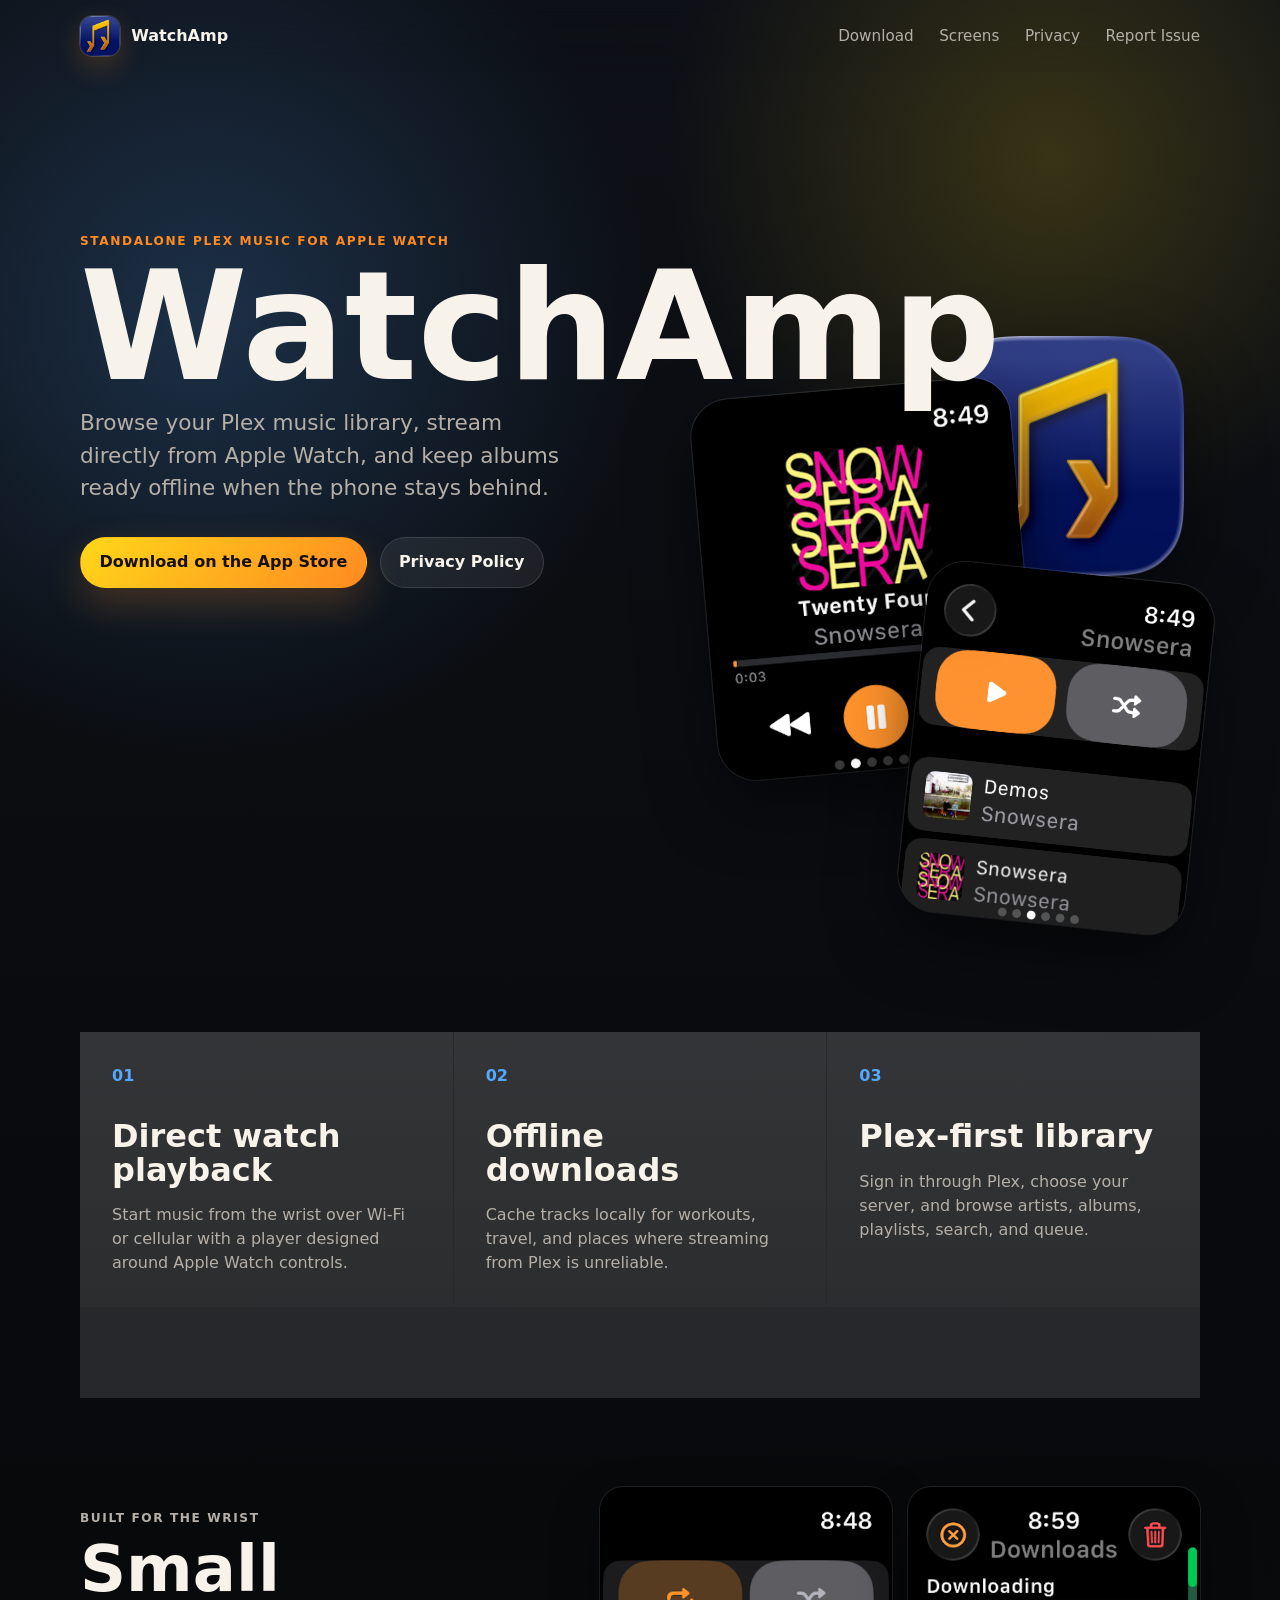
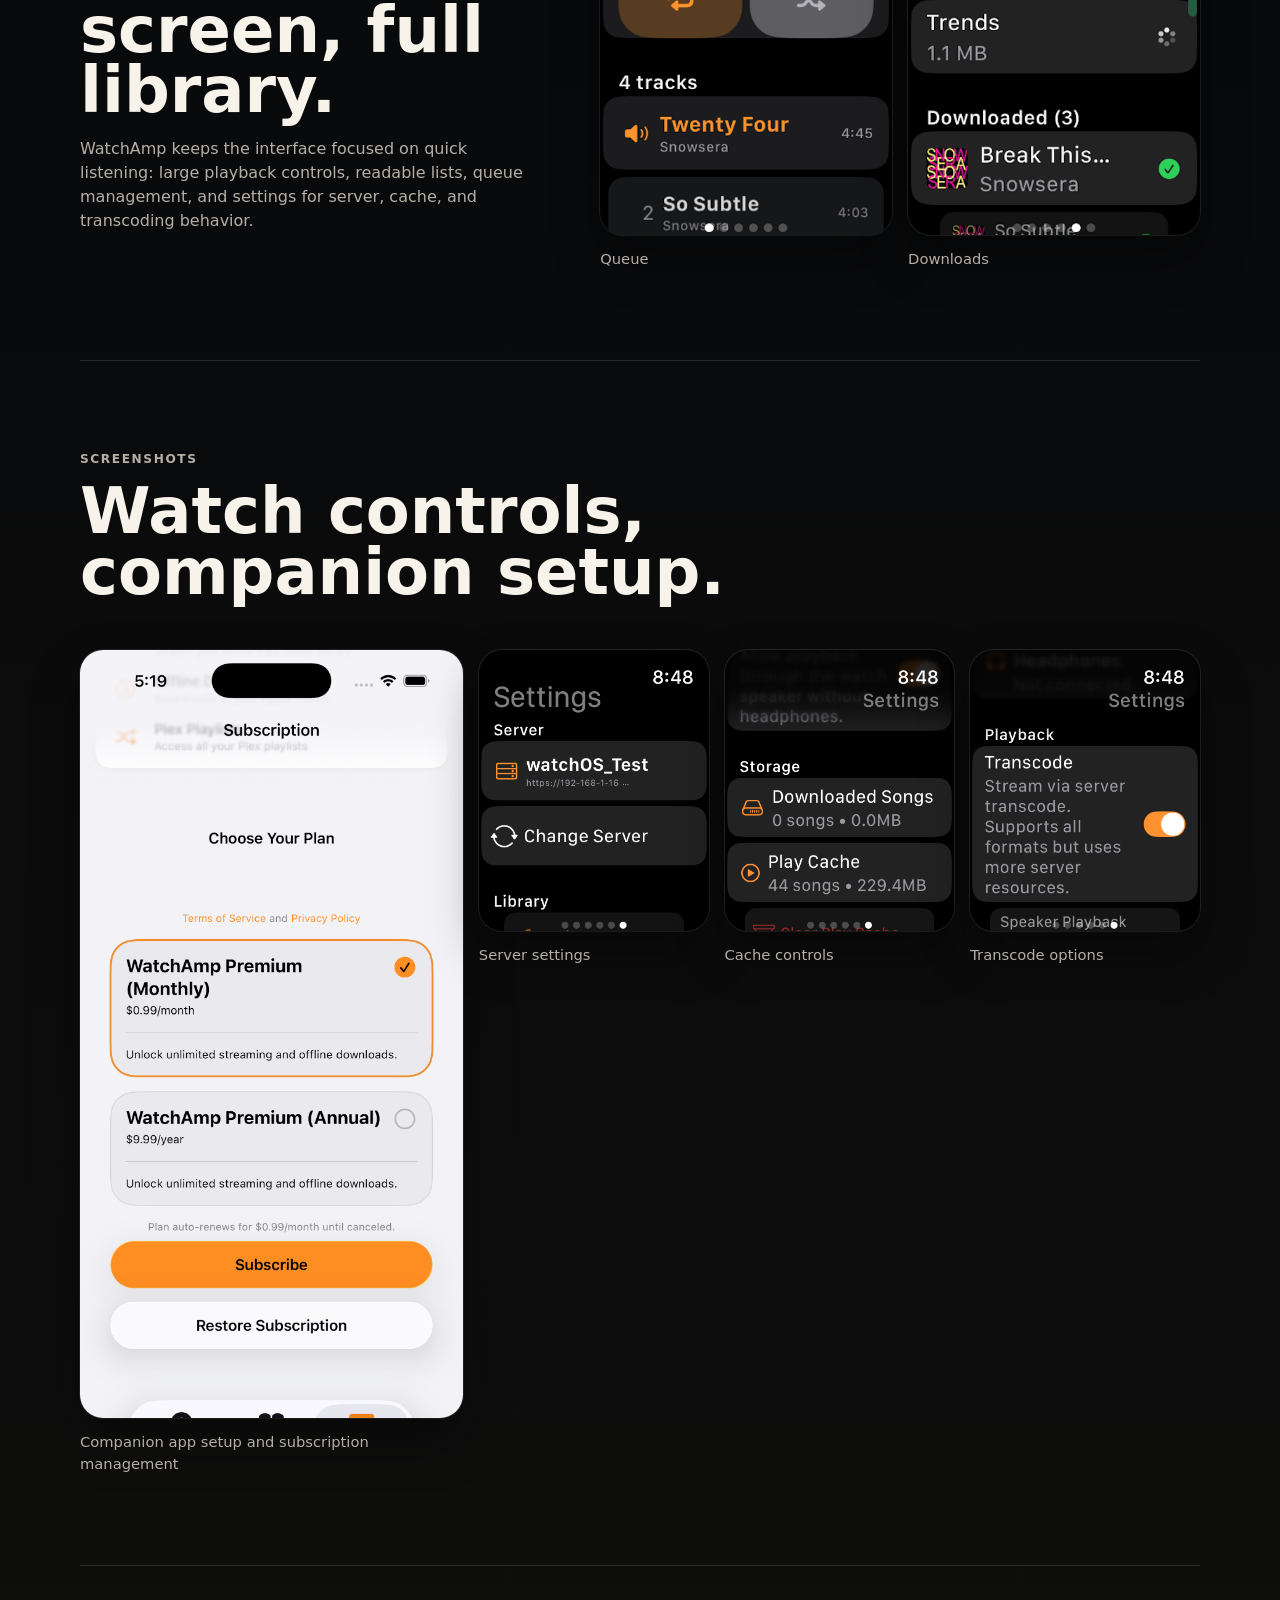
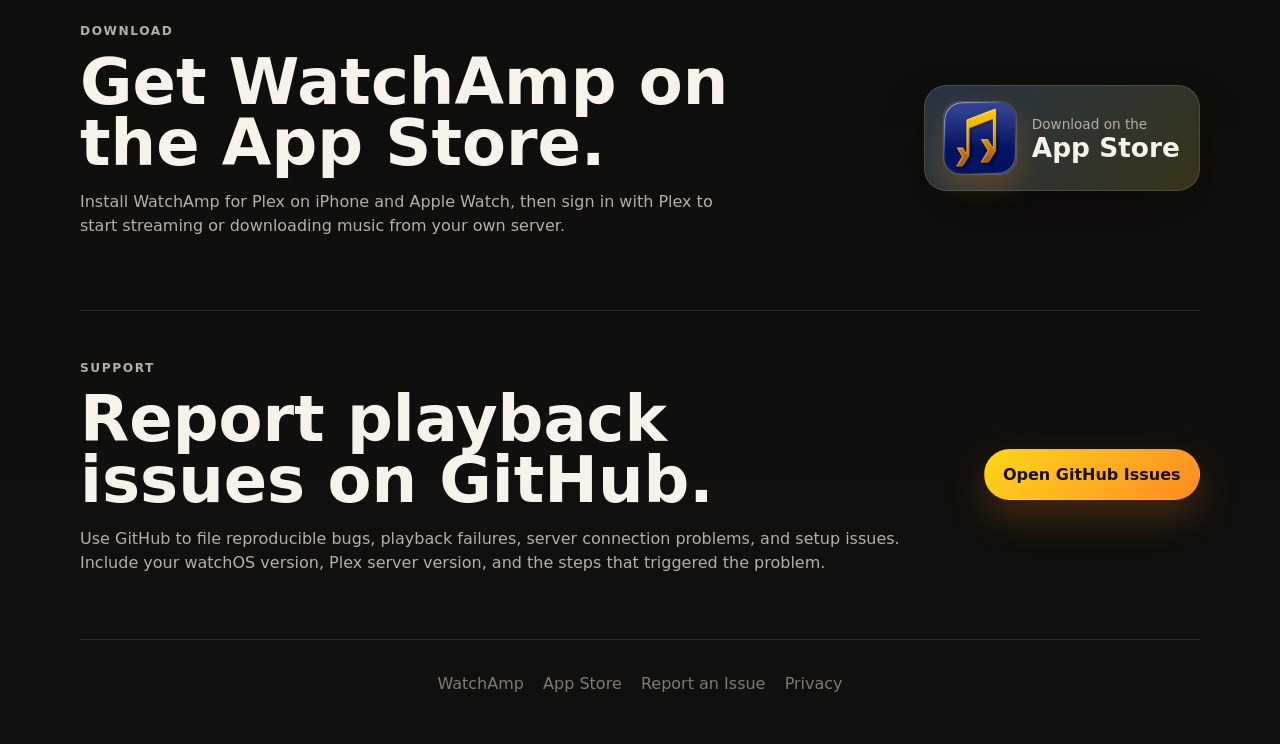
==== docs/index.html @ 525b2c6f "Web Docs" ====
<!doctype html>
<html lang="en">
<head>
    <meta charset="utf-8">
    <meta name="viewport" content="width=device-width, initial-scale=1">
    <meta name="description" content="WatchAmp is a standalone Plex music player for Apple Watch with streaming, offline downloads, queue controls, and watch-first playback.">
    <title>WatchAmp</title>
    <link rel="stylesheet" href="styles.css">
</head>
<body>
    <header class="site-header">
        <a class="brand" href="#top" aria-label="WatchAmp home">
            <img src="assets/watchamp-icon.png" alt="" width="40" height="40">
            <span>WatchAmp</span>
        </a>
        <nav aria-label="Primary navigation">
            <a href="#download">Download</a>
            <a href="#screens">Screens</a>
            <a href="privacy.html">Privacy</a>
            <a href="https://github.com/fkick/WatchAmp/issues">Report Issue</a>
        </nav>
    </header>

    <main id="top">
        <section class="hero">
            <div class="hero-copy">
                <p class="eyebrow">Standalone Plex music for Apple Watch</p>
                <h1>WatchAmp</h1>
                <p class="lede">
                    Browse your Plex music library, stream directly from Apple Watch, and keep albums ready offline when the phone stays behind.
                </p>
                <div class="hero-actions" aria-label="Primary actions">
                    <a class="button primary" href="https://apps.apple.com/us/app/watchamp-for-plex/id6761737569">Download on the App Store</a>
                    <a class="button secondary" href="privacy.html">Privacy Policy</a>
                </div>
            </div>

            <div class="hero-stage" aria-label="WatchAmp app screenshots">
                <img class="app-icon" src="assets/watchamp-icon.png" alt="WatchAmp app icon">
                <img class="watch-shot main-shot" src="assets/now-playing.png" alt="WatchAmp now playing screen on Apple Watch">
                <img class="watch-shot side-shot" src="assets/artist-detail.png" alt="WatchAmp artist detail screen on Apple Watch">
            </div>
        </section>

        <section class="feature-strip" aria-label="Highlights">
            <article>
                <span>01</span>
                <h2>Direct watch playback</h2>
                <p>Start music from the wrist over Wi-Fi or cellular with a player designed around Apple Watch controls.</p>
            </article>
            <article>
                <span>02</span>
                <h2>Offline downloads</h2>
                <p>Cache tracks locally for workouts, travel, and places where streaming from Plex is unreliable.</p>
            </article>
            <article>
                <span>03</span>
                <h2>Plex-first library</h2>
                <p>Sign in through Plex, choose your server, and browse artists, albums, playlists, search, and queue.</p>
            </article>
        </section>

        <section class="split-section">
            <div>
                <p class="eyebrow">Built for the wrist</p>
                <h2>Small screen, full library.</h2>
                <p>
                    WatchAmp keeps the interface focused on quick listening: large playback controls, readable lists, queue management, and settings for server, cache, and transcoding behavior.
                </p>
            </div>
            <div class="mini-grid">
                <figure>
                    <img src="assets/play-queue.png" alt="WatchAmp play queue screen">
                    <figcaption>Queue</figcaption>
                </figure>
                <figure>
                    <img src="assets/downloads.png" alt="WatchAmp downloads screen">
                    <figcaption>Downloads</figcaption>
                </figure>
            </div>
        </section>

        <section id="screens" class="screens-section">
            <div class="section-heading">
                <p class="eyebrow">Screenshots</p>
                <h2>Watch controls, companion setup.</h2>
            </div>
            <div class="screens-grid">
                <figure class="tall">
                    <img src="assets/companion-subscription.png" alt="WatchAmp companion app subscription screen on iPhone">
                    <figcaption>Companion app setup and subscription management</figcaption>
                </figure>
                <figure>
                    <img src="assets/settings-server.png" alt="WatchAmp server settings screen">
                    <figcaption>Server settings</figcaption>
                </figure>
                <figure>
                    <img src="assets/settings-cache.png" alt="WatchAmp cache settings screen">
                    <figcaption>Cache controls</figcaption>
                </figure>
                <figure>
                    <img src="assets/settings-transcode.png" alt="WatchAmp transcode settings screen">
                    <figcaption>Transcode options</figcaption>
                </figure>
            </div>
        </section>

        <section id="download" class="download-section">
            <div>
                <p class="eyebrow">Download</p>
                <h2>Get WatchAmp on the App Store.</h2>
                <p>Install WatchAmp for Plex on iPhone and Apple Watch, then sign in with Plex to start streaming or downloading music from your own server.</p>
            </div>
            <a class="app-store-card" href="https://apps.apple.com/us/app/watchamp-for-plex/id6761737569" aria-label="Download WatchAmp for Plex on the App Store">
                <img src="assets/watchamp-icon.png" alt="" width="72" height="72">
                <span>
                    <small>Download on the</small>
                    <strong>App Store</strong>
                </span>
            </a>
        </section>

        <section class="github-section">
            <div>
                <p class="eyebrow">Support</p>
                <h2>Report playback issues on GitHub.</h2>
                <p>Use GitHub to file reproducible bugs, playback failures, server connection problems, and setup issues. Include your watchOS version, Plex server version, and the steps that triggered the problem.</p>
            </div>
            <a class="button primary" href="https://github.com/fkick/WatchAmp/issues">Open GitHub Issues</a>
        </section>
    </main>

    <footer class="site-footer">
        <span>WatchAmp</span>
        <a href="https://apps.apple.com/us/app/watchamp-for-plex/id6761737569">App Store</a>
        <a href="https://github.com/fkick/WatchAmp/issues">Report an Issue</a>
        <a href="privacy.html">Privacy</a>
    </footer>
</body>
</html>
---- docs/styles.css ----
:root {
    color-scheme: dark;
    --ink: #f7f3ea;
    --muted: #b5afa7;
    --dim: #7f7a74;
    --bg: #08090b;
    --panel: #17191d;
    --panel-2: #22242a;
    --line: rgba(255, 255, 255, 0.12);
    --blue: #54a8ff;
    --gold: #ffd719;
    --orange: #ff8a22;
    --green: #91d36f;
    --max: 1120px;
}

* {
    box-sizing: border-box;
}

html {
    scroll-behavior: smooth;
}

body {
    margin: 0;
    min-width: 320px;
    background:
        radial-gradient(circle at 16% 8%, rgba(84, 168, 255, 0.22), transparent 28rem),
        radial-gradient(circle at 82% 4%, rgba(255, 215, 25, 0.18), transparent 24rem),
        linear-gradient(180deg, #0d1016 0%, var(--bg) 38%, #11100e 100%);
    color: var(--ink);
    font-family: Inter, ui-sans-serif, system-ui, -apple-system, BlinkMacSystemFont, "SF Pro Display", "Segoe UI", sans-serif;
    line-height: 1.5;
}

img {
    display: block;
    max-width: 100%;
}

a {
    color: inherit;
    text-decoration: none;
}

a:hover {
    color: var(--gold);
}

.site-header {
    position: sticky;
    top: 0;
    z-index: 10;
    display: flex;
    align-items: center;
    justify-content: space-between;
    gap: 1rem;
    width: min(100% - 2rem, var(--max));
    margin: 0 auto;
    padding: 1rem 0;
    backdrop-filter: blur(22px);
}

.brand,
.site-header nav,
.hero-actions,
.site-footer {
    display: flex;
    align-items: center;
}

.brand {
    gap: 0.7rem;
    font-weight: 800;
    letter-spacing: 0;
}

.brand img {
    border-radius: 0.8rem;
    box-shadow: 0 0 0 1px rgba(255, 255, 255, 0.14), 0 10px 28px rgba(255, 138, 34, 0.22);
}

.site-header nav {
    gap: clamp(0.8rem, 3vw, 1.6rem);
    color: var(--muted);
    font-size: 0.95rem;
}

.hero {
    display: grid;
    grid-template-columns: minmax(0, 0.92fr) minmax(320px, 1.08fr);
    align-items: start;
    gap: clamp(2rem, 6vw, 5rem);
    width: min(100% - 2rem, var(--max));
    min-height: calc(100svh - 5rem);
    margin: 0 auto;
    padding: clamp(2rem, 5vw, 4rem) 0 clamp(3rem, 7vw, 5rem);
}

.hero-copy {
    position: relative;
    z-index: 2;
    padding-top: clamp(2rem, 8vw, 6rem);
}

.eyebrow {
    margin: 0 0 0.75rem;
    color: var(--orange);
    font-size: 0.76rem;
    font-weight: 800;
    letter-spacing: 0.13em;
    text-transform: uppercase;
}

h1,
h2,
h3,
p {
    margin-top: 0;
}

h1 {
    margin-bottom: 1rem;
    font-size: clamp(4.2rem, 13vw, 9.5rem);
    line-height: 0.85;
    letter-spacing: 0;
}

h2 {
    margin-bottom: 1rem;
    font-size: clamp(2rem, 5vw, 4.5rem);
    line-height: 0.95;
    letter-spacing: 0;
}

h3 {
    margin-bottom: 0.55rem;
    font-size: 1.12rem;
}

.lede {
    max-width: 42rem;
    color: var(--muted);
    font-size: clamp(1.1rem, 2vw, 1.35rem);
}

.hero-actions {
    flex-wrap: wrap;
    gap: 0.8rem;
    margin-top: 2rem;
}

.button {
    display: inline-flex;
    align-items: center;
    justify-content: center;
    min-height: 3rem;
    padding: 0.8rem 1.15rem;
    border: 1px solid var(--line);
    border-radius: 999px;
    font-weight: 800;
}

.button.primary {
    background: linear-gradient(135deg, var(--gold), var(--orange));
    color: #17100a;
    border-color: transparent;
    box-shadow: 0 16px 38px rgba(255, 138, 34, 0.22);
}

.button.secondary {
    color: var(--ink);
    background: rgba(255, 255, 255, 0.07);
}

.hero-stage {
    position: relative;
    z-index: 1;
    min-height: clamp(32rem, 55vw, 43rem);
    margin-top: clamp(5rem, 10vw, 8rem);
}

.app-icon {
    position: absolute;
    top: 4.5rem;
    right: 1rem;
    width: clamp(8rem, 20vw, 15rem);
    border-radius: 2rem;
    opacity: 0.92;
    filter: drop-shadow(0 28px 42px rgba(0, 0, 0, 0.52));
}

.watch-shot {
    position: absolute;
    border-radius: 2.4rem;
    background: #000;
    box-shadow: 0 1.6rem 4rem rgba(0, 0, 0, 0.54), 0 0 0 1px rgba(255, 255, 255, 0.12);
}

.main-shot {
    left: 12%;
    top: 18%;
    width: clamp(13rem, 28vw, 20rem);
    rotate: -5deg;
}

.side-shot {
    right: 0;
    bottom: 4%;
    width: clamp(12rem, 24vw, 18rem);
    rotate: 6deg;
}

.feature-strip,
.split-section,
.screens-section,
.download-section,
.github-section,
.privacy-section {
    width: min(100% - 2rem, var(--max));
    margin: 0 auto;
    padding: clamp(3rem, 7vw, 6rem) 0;
    border-top: 1px solid var(--line);
}

.feature-strip {
    display: grid;
    grid-template-columns: repeat(3, 1fr);
    gap: 1px;
    padding-top: 0;
    background: var(--line);
    border-top: 0;
}

.feature-strip article {
    min-height: 14rem;
    padding: clamp(1.3rem, 3vw, 2rem);
    background: linear-gradient(180deg, rgba(255, 255, 255, 0.055), rgba(255, 255, 255, 0.025));
}

.feature-strip span,
figcaption,
.section-heading p,
.privacy-section li,
.privacy-section p,
.split-section p,
.github-section p {
    color: var(--muted);
}

.feature-strip span {
    display: block;
    margin-bottom: 2rem;
    color: var(--blue);
    font-weight: 900;
}

.feature-strip h2 {
    font-size: clamp(1.35rem, 2.6vw, 2rem);
    line-height: 1.05;
}

.feature-strip p {
    margin-bottom: 0;
    color: var(--muted);
}

.split-section,
.download-section,
.github-section {
    display: grid;
    grid-template-columns: minmax(0, 0.85fr) minmax(280px, 1.15fr);
    align-items: center;
    gap: clamp(2rem, 6vw, 5rem);
}

.mini-grid,
.screens-grid {
    display: grid;
    gap: 1rem;
}

.mini-grid {
    grid-template-columns: repeat(2, minmax(0, 1fr));
}

figure {
    margin: 0;
}

figure img {
    width: 100%;
    border-radius: 1.45rem;
    background: #000;
    box-shadow: 0 1.4rem 3rem rgba(0, 0, 0, 0.36), 0 0 0 1px rgba(255, 255, 255, 0.1);
}

figcaption {
    margin-top: 0.8rem;
    font-size: 0.92rem;
}

.section-heading {
    max-width: 46rem;
    margin-bottom: clamp(1.5rem, 4vw, 3rem);
}

.screens-grid {
    grid-template-columns: 1.2fr repeat(3, 0.72fr);
    align-items: end;
}

.screens-grid .tall {
    grid-row: span 2;
}

.screens-grid .tall img {
    max-height: 48rem;
    object-fit: cover;
    object-position: top;
}

.github-section {
    grid-template-columns: 1fr auto;
    padding-block: clamp(2rem, 5vw, 3rem);
}

.download-section {
    grid-template-columns: minmax(0, 1fr) auto;
    padding-block: clamp(2rem, 5vw, 3.5rem);
}

.download-section p {
    max-width: 42rem;
    color: var(--muted);
}

.app-store-card {
    display: grid;
    grid-template-columns: auto 1fr;
    align-items: center;
    gap: 1rem;
    min-width: min(100%, 20rem);
    padding: 1rem 1.2rem;
    color: var(--ink);
    background:
        linear-gradient(135deg, rgba(84, 168, 255, 0.18), rgba(255, 215, 25, 0.12)),
        rgba(255, 255, 255, 0.06);
    border: 1px solid var(--line);
    border-radius: 1.4rem;
    box-shadow: 0 1.4rem 3rem rgba(0, 0, 0, 0.26);
}

.app-store-card:hover {
    color: var(--ink);
    border-color: rgba(255, 215, 25, 0.45);
}

.app-store-card img {
    border-radius: 1rem;
    box-shadow: 0 0 0 1px rgba(255, 255, 255, 0.14), 0 12px 28px rgba(255, 138, 34, 0.24);
}

.app-store-card small,
.app-store-card strong {
    display: block;
}

.app-store-card small {
    color: var(--muted);
    font-size: 0.85rem;
}

.app-store-card strong {
    font-size: 1.65rem;
    line-height: 1.05;
}

.policy {
    max-width: 48rem;
    padding: clamp(1.2rem, 3vw, 2rem);
    background: rgba(255, 255, 255, 0.045);
    border: 1px solid var(--line);
    border-radius: 1.5rem;
}

.policy section + section {
    margin-top: clamp(1.8rem, 4vw, 3rem);
    padding-top: clamp(1.8rem, 4vw, 3rem);
    border-top: 1px solid var(--line);
}

.privacy-page {
    padding-top: clamp(2rem, 6vw, 5rem);
}

.privacy-page h1 {
    max-width: 48rem;
    margin-bottom: 1rem;
    font-size: clamp(2.6rem, 7vw, 5.5rem);
    line-height: 0.95;
}

.policy h2 {
    color: var(--gold);
    margin-bottom: 0.85rem;
    font-size: clamp(1.35rem, 2.8vw, 1.9rem);
    line-height: 1.12;
}

.policy h3 {
    margin-top: 1.5rem;
    color: var(--ink);
}

.policy p,
.policy ul,
.policy ol {
    margin-bottom: 1rem;
}

.policy p:last-child,
.policy ul:last-child,
.policy ol:last-child {
    margin-bottom: 0;
}

.policy ul,
.policy ol {
    padding-left: 1.35rem;
}

.policy li + li {
    margin-top: 0.45rem;
}

.policy strong {
    color: var(--ink);
}

.policy a {
    color: var(--blue);
    text-decoration: underline;
    text-underline-offset: 0.18em;
}

.site-footer {
    justify-content: center;
    gap: 1.2rem;
    width: min(100% - 2rem, var(--max));
    margin: 0 auto;
    padding: 2rem 0 3rem;
    border-top: 1px solid var(--line);
    color: var(--dim);
}

@media (max-width: 860px) {
    .hero,
    .split-section,
    .download-section,
    .github-section {
        grid-template-columns: 1fr;
    }

    .hero {
        min-height: auto;
        padding-top: 2rem;
    }

    .hero-copy {
        padding-top: 0;
    }

    .hero-stage {
        min-height: 31rem;
        margin-top: 0;
    }

    .feature-strip {
        grid-template-columns: 1fr;
    }

    .screens-grid {
        grid-template-columns: repeat(2, minmax(0, 1fr));
    }

    .screens-grid .tall {
        grid-column: 1 / -1;
    }

}

@media (max-width: 560px) {
    .site-header {
        align-items: flex-start;
        flex-direction: column;
    }

    .site-header nav {
        width: 100%;
        justify-content: space-between;
    }

    .hero-stage {
        min-height: 28rem;
    }

    .app-icon {
        width: 7rem;
        right: 0;
    }

    .main-shot {
        left: 0;
        width: 13rem;
    }

    .side-shot {
        width: 12rem;
    }

    .mini-grid,
    .screens-grid {
        grid-template-columns: 1fr;
    }
}
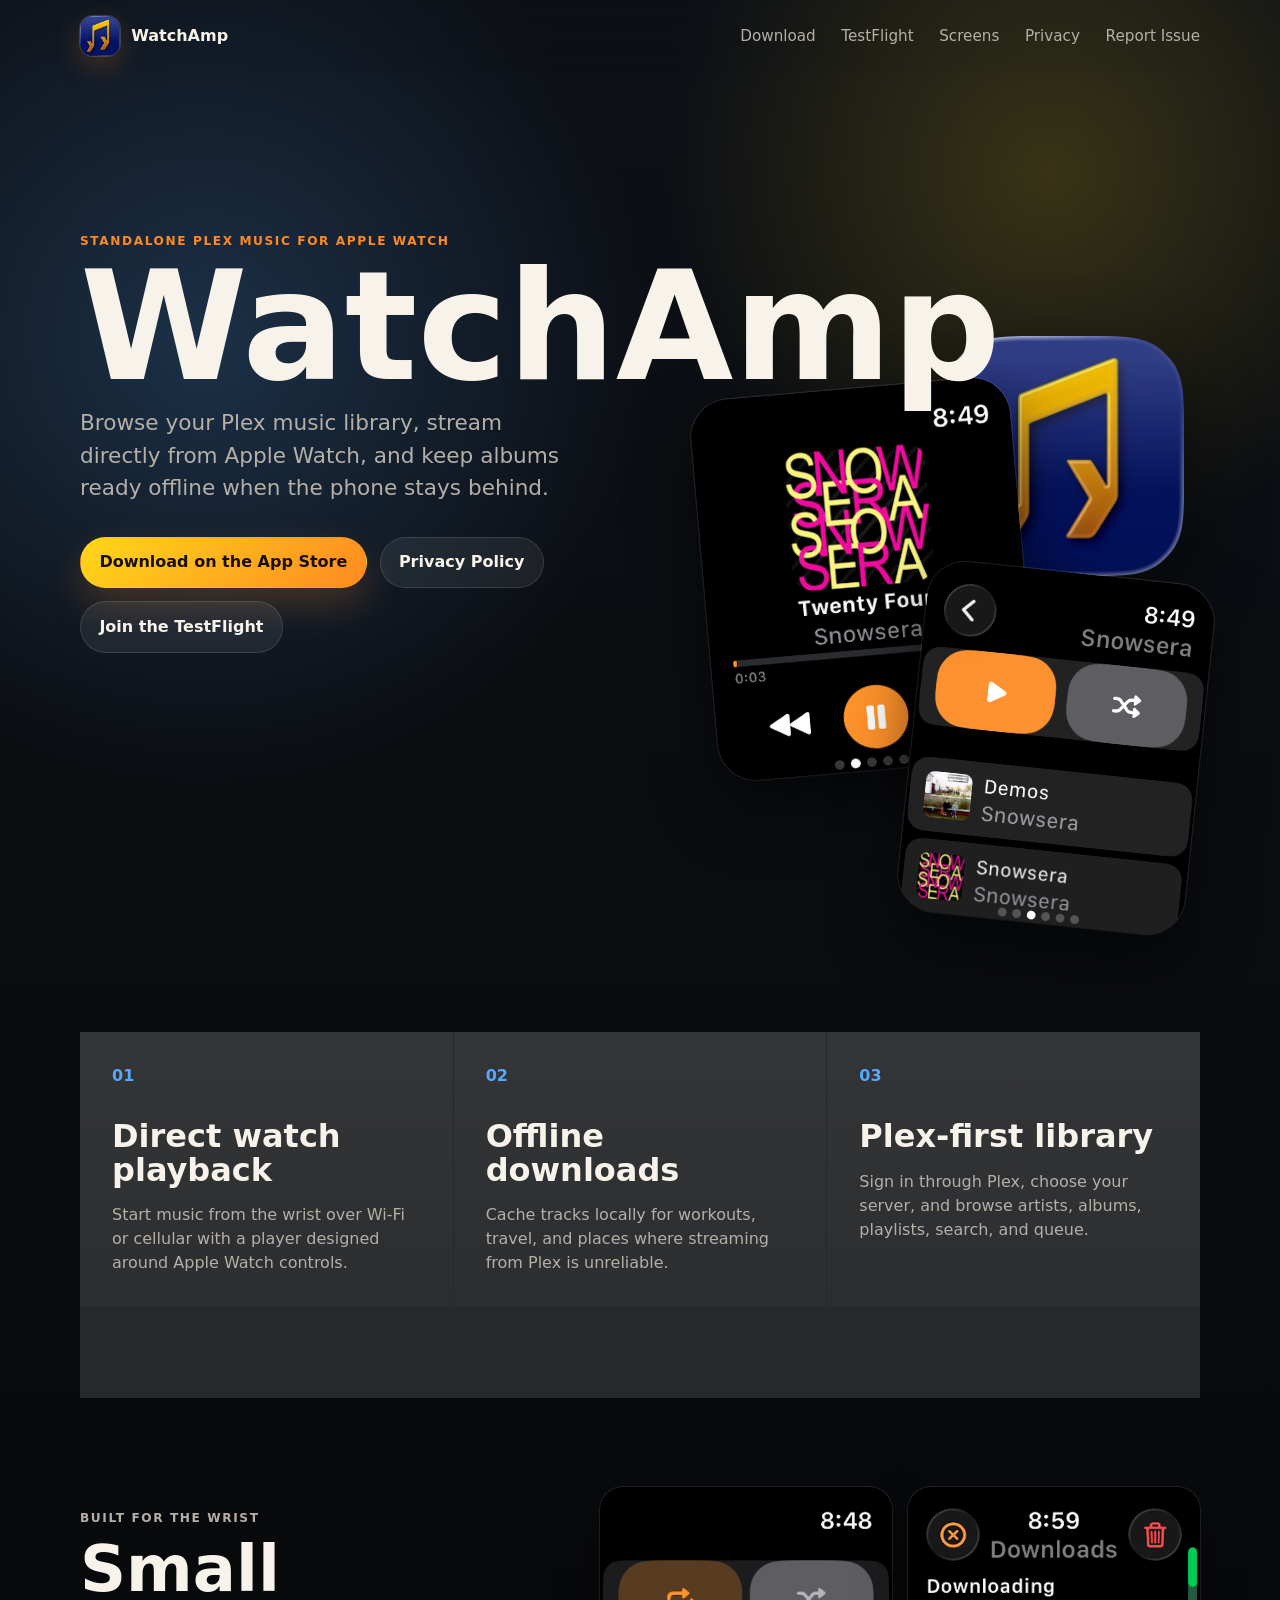
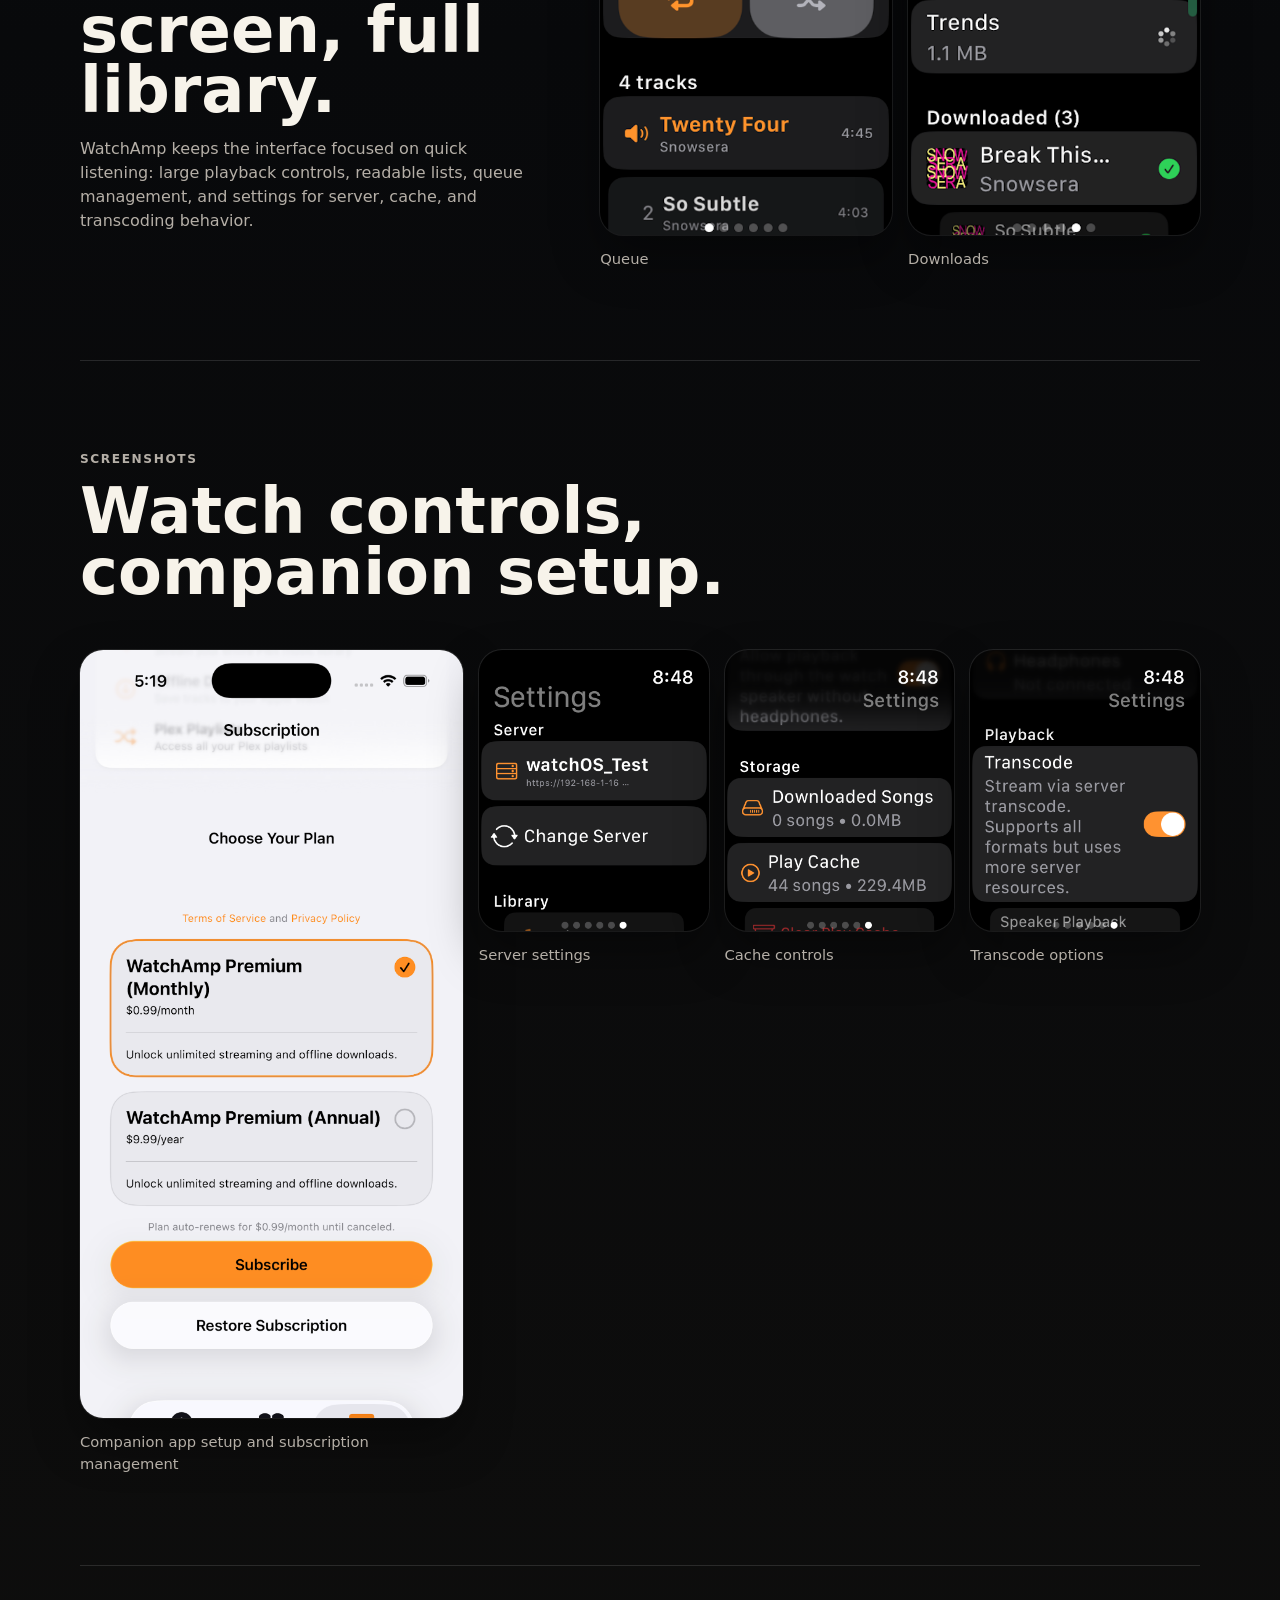
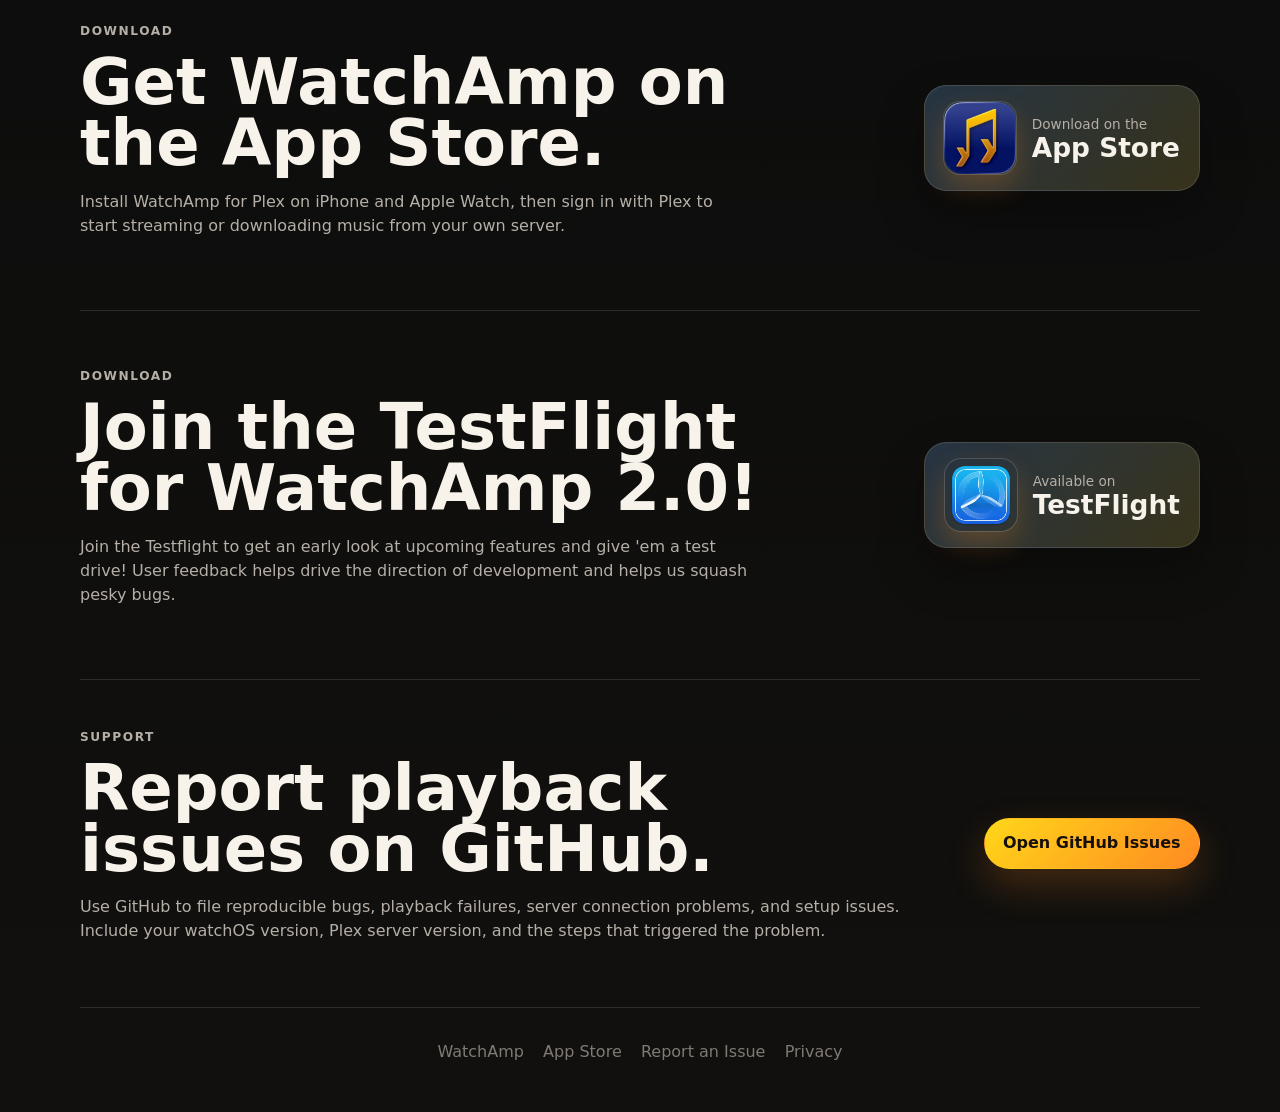
==== commit 4085bd8d: "website update with testflight link" ====
--- a/docs/index.html
+++ b/docs/index.html
@@ -4,8 +4,42 @@
     <meta charset="utf-8">
     <meta name="viewport" content="width=device-width, initial-scale=1">
     <meta name="description" content="WatchAmp is a standalone Plex music player for Apple Watch with streaming, offline downloads, queue controls, and watch-first playback.">
-    <title>WatchAmp</title>
+    <meta name="robots" content="index, follow">
+    <link rel="canonical" href="https://watchamp.nerdypup.com">
+    <meta property="og:type" content="website">
+    <meta property="og:site_name" content="WatchAmp">
+    <meta property="og:title" content="WatchAmp for Plex">
+    <meta property="og:description" content="Stream and download your Plex music library directly on Apple Watch.">
+    <meta property="og:url" content="https://watchamp.nerdypup.com">
+    <meta property="og:image" content="https://watchamp.nerdypup.com/assets/watchamp-icon.png">
+    <meta name="twitter:card" content="summary">
+    <meta name="twitter:title" content="WatchAmp for Plex">
+    <meta name="twitter:description" content="Standalone Plex music playback for Apple Watch.">
+    <meta name="twitter:image" content="https://watchamp.nerdypup.com/assets/watchamp-icon.png">
+    <title>WatchAmp for Plex - Apple Watch Music Player</title>
     <link rel="stylesheet" href="styles.css">
+    <script type="application/ld+json">
+    {
+        "@context": "https://schema.org",
+        "@type": "SoftwareApplication",
+        "name": "WatchAmp for Plex",
+        "applicationCategory": "MusicApplication",
+        "operatingSystem": "iOS, watchOS",
+        "description": "WatchAmp streams and downloads music from a Plex library directly on Apple Watch.",
+        "url": "https://watchamp.nerdypup.com",
+        "downloadUrl": "https://apps.apple.com/us/app/watchamp-for-plex/id6761737569",
+        "image": "https://watchamp.nerdypup.com/assets/watchamp-icon.png",
+        "offers": {
+            "@type": "Offer",
+            "url": "https://apps.apple.com/us/app/watchamp-for-plex/id6761737569"
+        },
+        "publisher": {
+            "@type": "Organization",
+            "name": "NerdyPup",
+            "url": "https://www.nerdypup.com"
+        }
+    }
+    </script>
 </head>
 <body>
     <header class="site-header">
@@ -15,6 +49,7 @@
         </a>
         <nav aria-label="Primary navigation">
             <a href="#download">Download</a>
+        	<a href="https://testflight.apple.com/join/vrehhvsY">TestFlight</a>
             <a href="#screens">Screens</a>
             <a href="privacy.html">Privacy</a>
             <a href="https://github.com/fkick/WatchAmp/issues">Report Issue</a>
@@ -32,6 +67,7 @@
                 <div class="hero-actions" aria-label="Primary actions">
                     <a class="button primary" href="https://apps.apple.com/us/app/watchamp-for-plex/id6761737569">Download on the App Store</a>
                     <a class="button secondary" href="privacy.html">Privacy Policy</a>
+                    <a class="button secondary" href="https://testflight.apple.com/join/vrehhvsY">Join the TestFlight</a>
                 </div>
             </div>
 
@@ -119,6 +155,21 @@
                 </span>
             </a>
         </section>
+        
+        <section id="TestFlight" class="download-section">
+            <div>
+                <p class="eyebrow">Download</p>
+                <h2>Join the TestFlight for WatchAmp 2.0!</h2>
+                <p>Join the Testflight to get an early look at upcoming features and give 'em a test drive! User feedback helps drive the direction of development and helps us squash pesky bugs.</p>
+            </div>
+            <a class="app-store-card" href="https://testflight.apple.com/join/vrehhvsY" aria-label="Join the TestFlight for WatchAmp 2.0!">
+                <img src="assets/testflight.png" alt="" width="72" height="72">
+                <span>
+                    <small>Available on</small>
+                    <strong>TestFlight</strong>
+                </span>
+            </a>
+        </section>
 
         <section class="github-section">
             <div>
--- a/docs/styles.css
+++ b/docs/styles.css
@@ -93,7 +93,7 @@
     align-items: start;
     gap: clamp(2rem, 6vw, 5rem);
     width: min(100% - 2rem, var(--max));
-    min-height: calc(100svh - 5rem);
+    min-height: calc(90svh - 5rem);
     margin: 0 auto;
     padding: clamp(2rem, 5vw, 4rem) 0 clamp(3rem, 7vw, 5rem);
 }
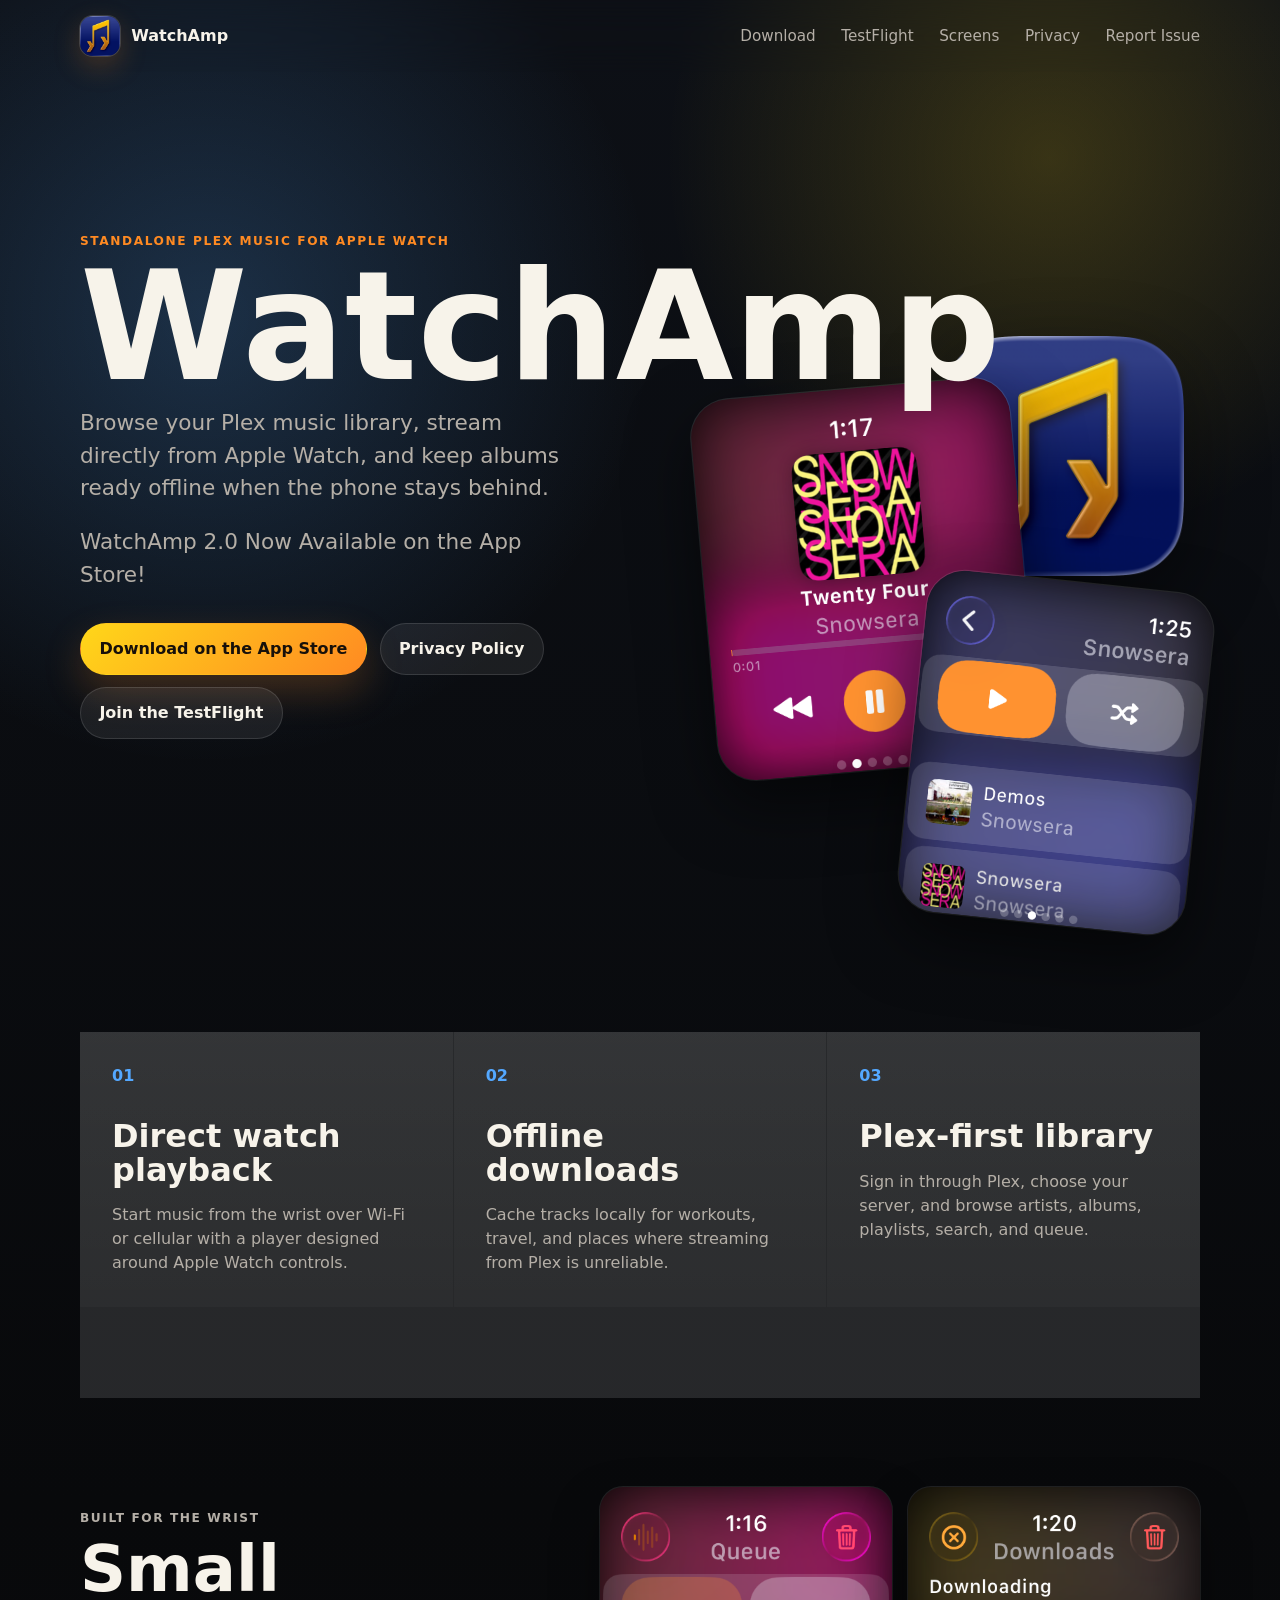
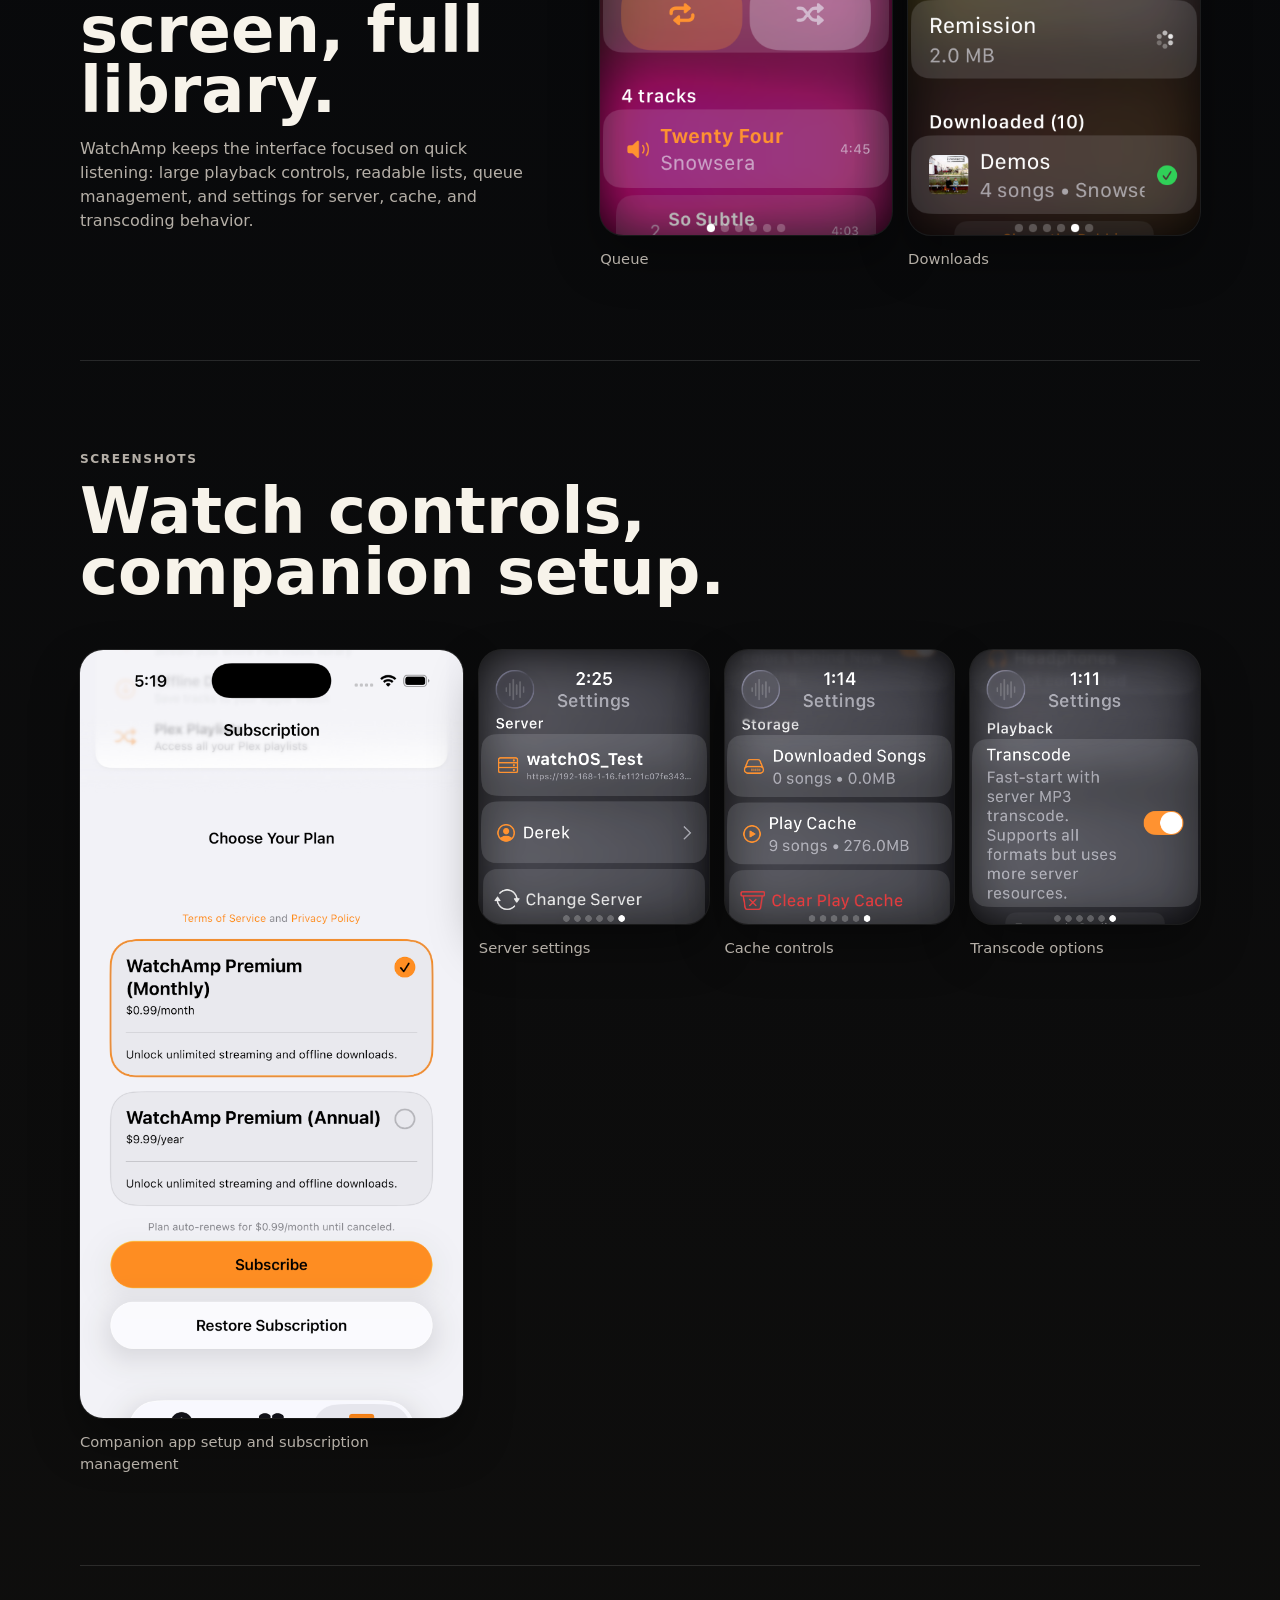
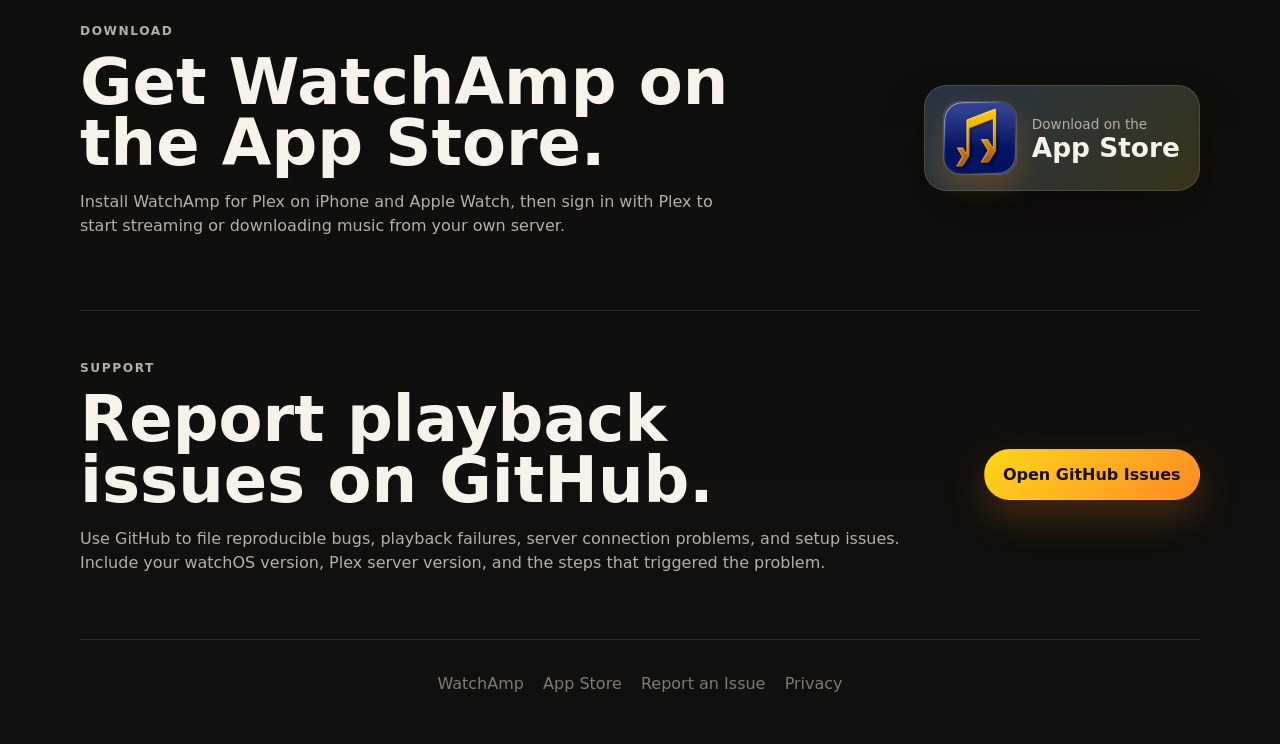
==== commit bccf9fc1: "v2 website upates" ====
--- a/docs/index.html
+++ b/docs/index.html
@@ -64,6 +64,9 @@
                 <p class="lede">
                     Browse your Plex music library, stream directly from Apple Watch, and keep albums ready offline when the phone stays behind.
                 </p>
+                <p class="lede">
+                    WatchAmp 2.0 Now Available on the App Store!
+                </p>
                 <div class="hero-actions" aria-label="Primary actions">
                     <a class="button primary" href="https://apps.apple.com/us/app/watchamp-for-plex/id6761737569">Download on the App Store</a>
                     <a class="button secondary" href="privacy.html">Privacy Policy</a>
@@ -77,6 +80,8 @@
                 <img class="watch-shot side-shot" src="assets/artist-detail.png" alt="WatchAmp artist detail screen on Apple Watch">
             </div>
         </section>
+        
+        
 
         <section class="feature-strip" aria-label="Highlights">
             <article>
@@ -156,7 +161,7 @@
             </a>
         </section>
         
-        <section id="TestFlight" class="download-section">
+       <!-- <section id="TestFlight" class="download-section">
             <div>
                 <p class="eyebrow">Download</p>
                 <h2>Join the TestFlight for WatchAmp 2.0!</h2>
@@ -169,7 +174,7 @@
                     <strong>TestFlight</strong>
                 </span>
             </a>
-        </section>
+        </section>-->
 
         <section class="github-section">
             <div>
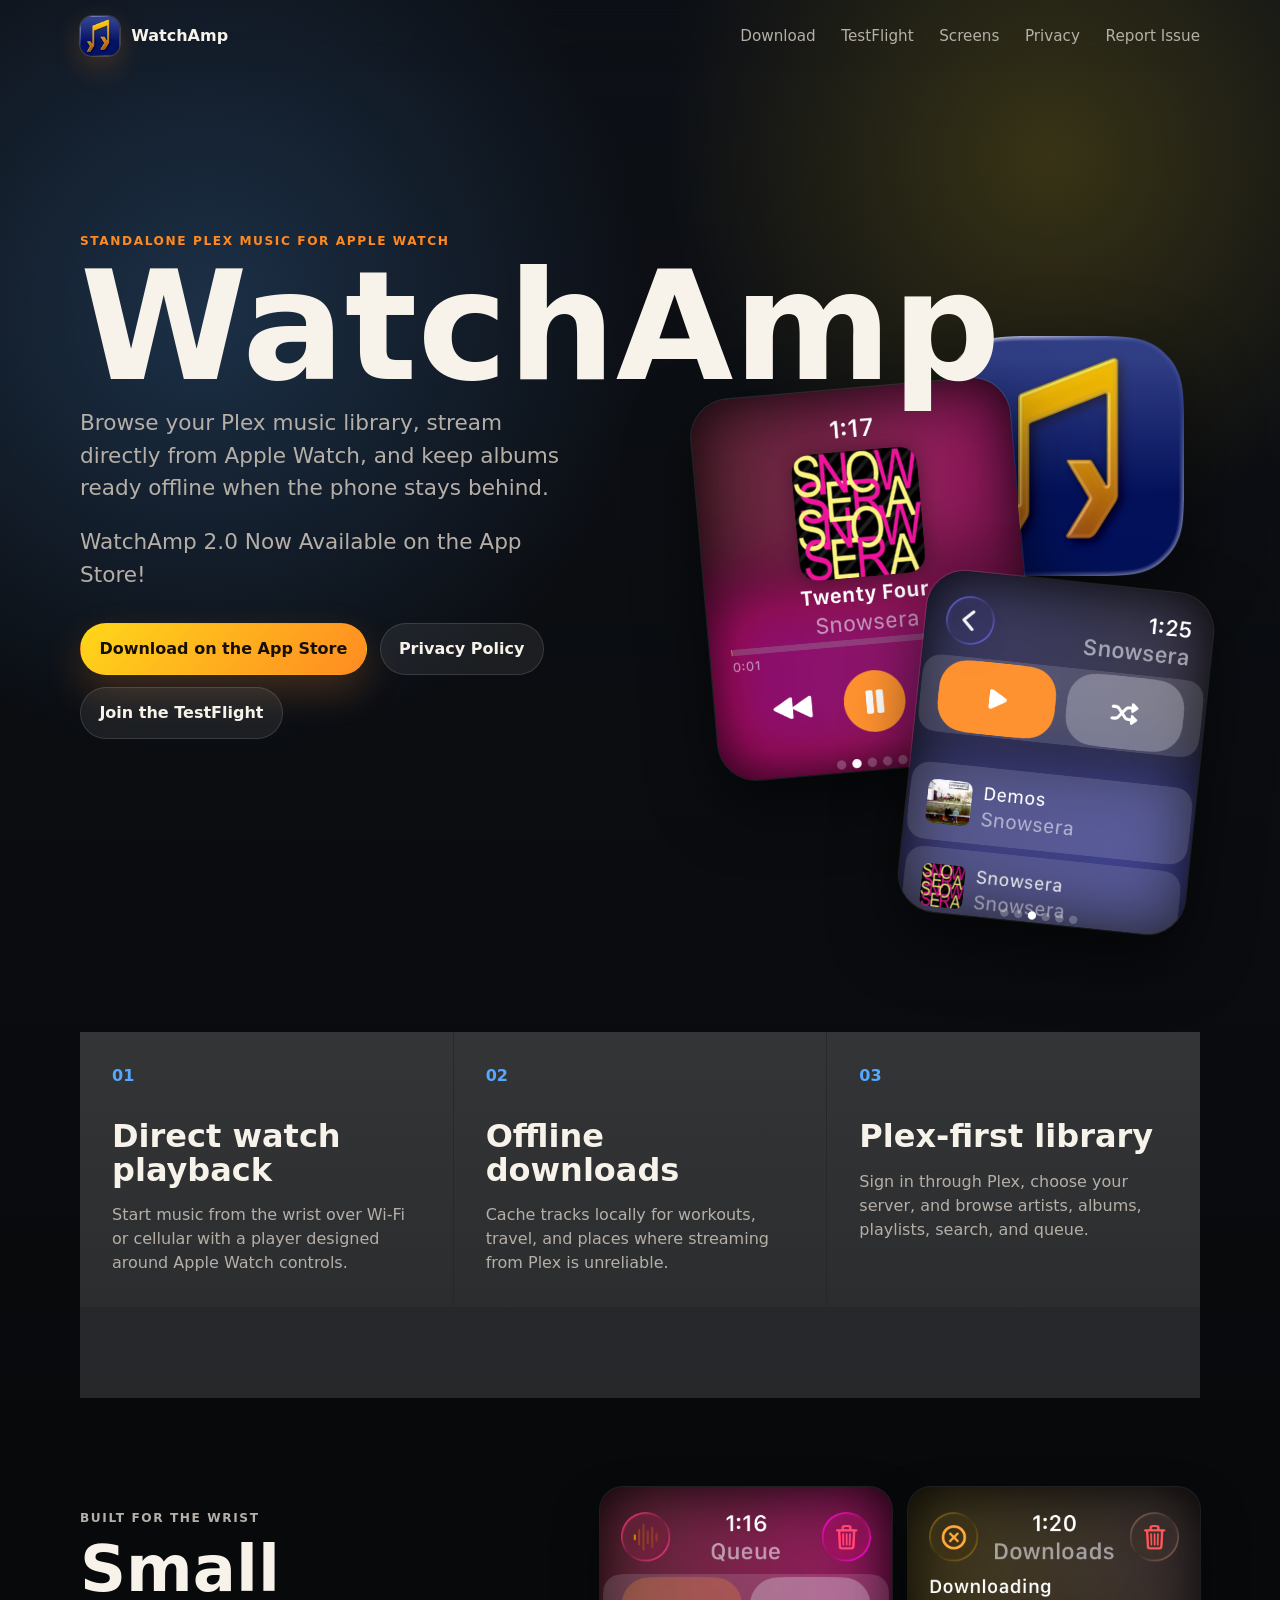
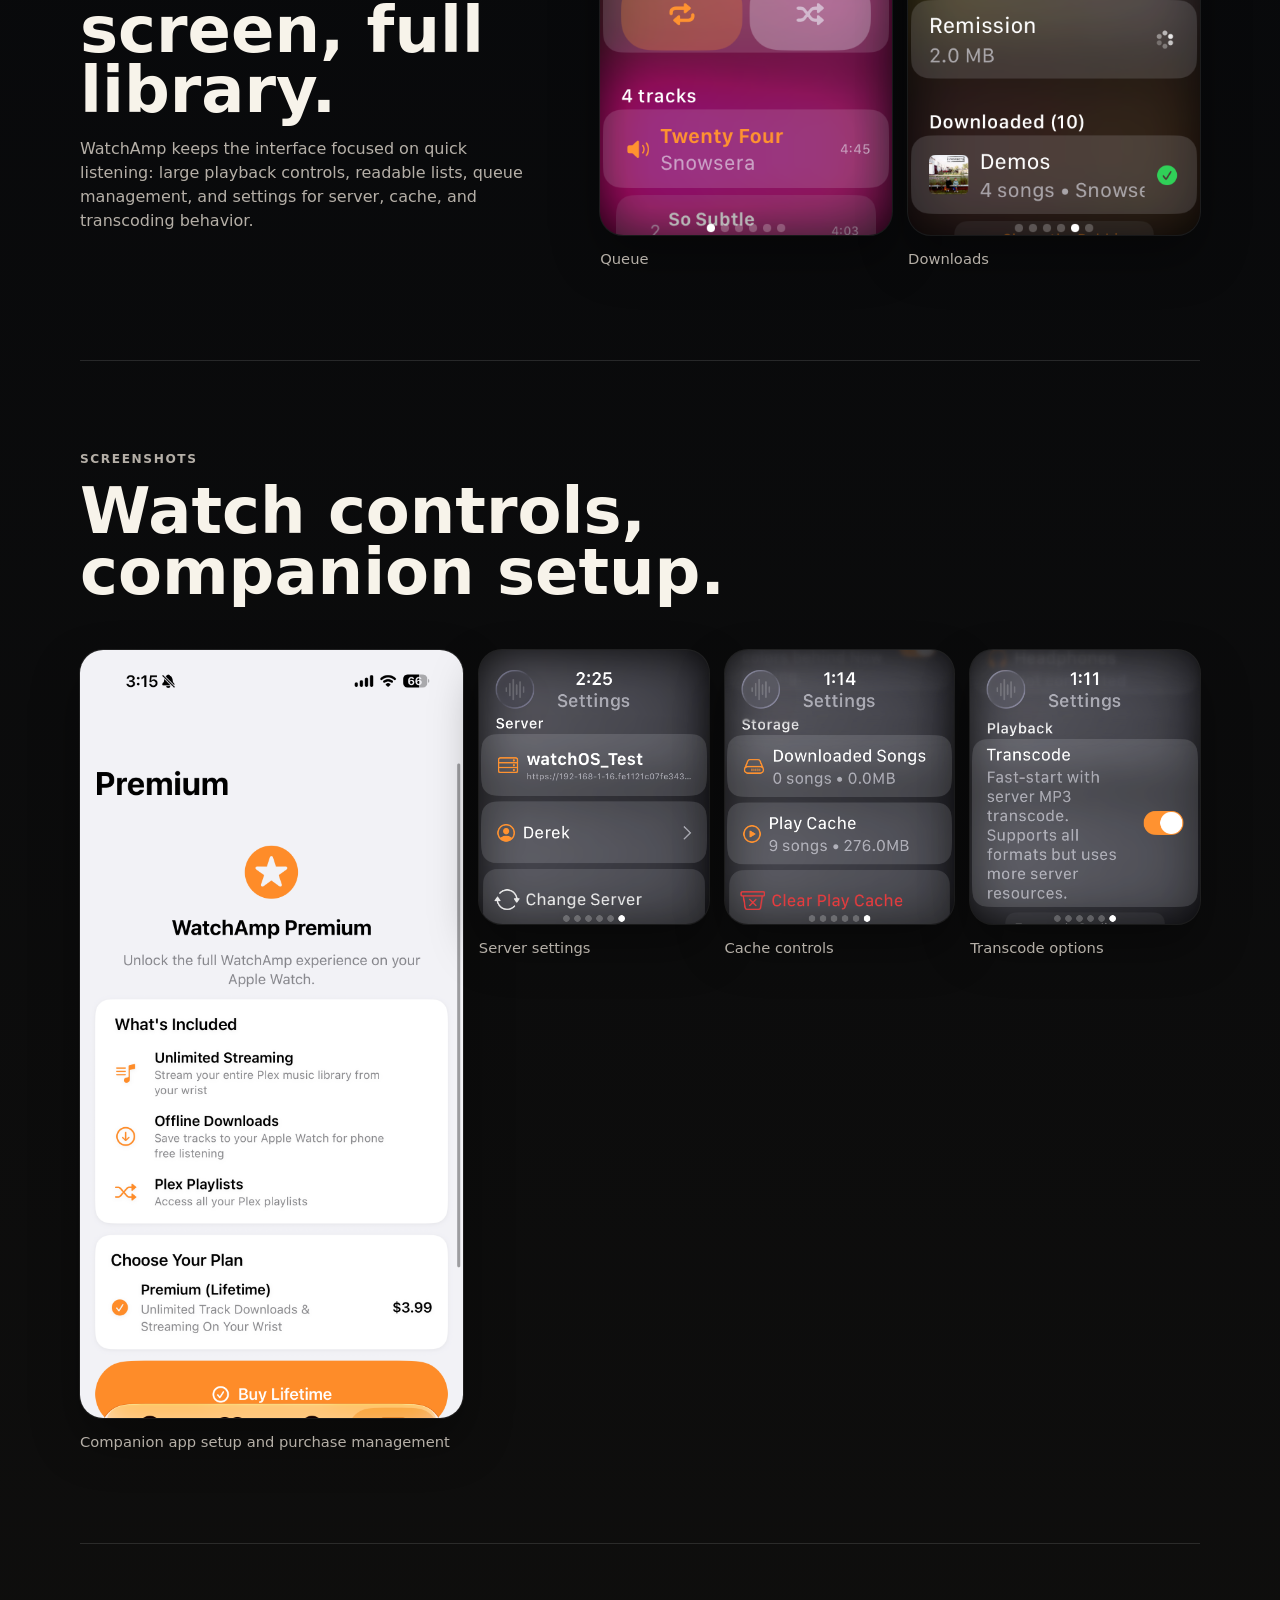
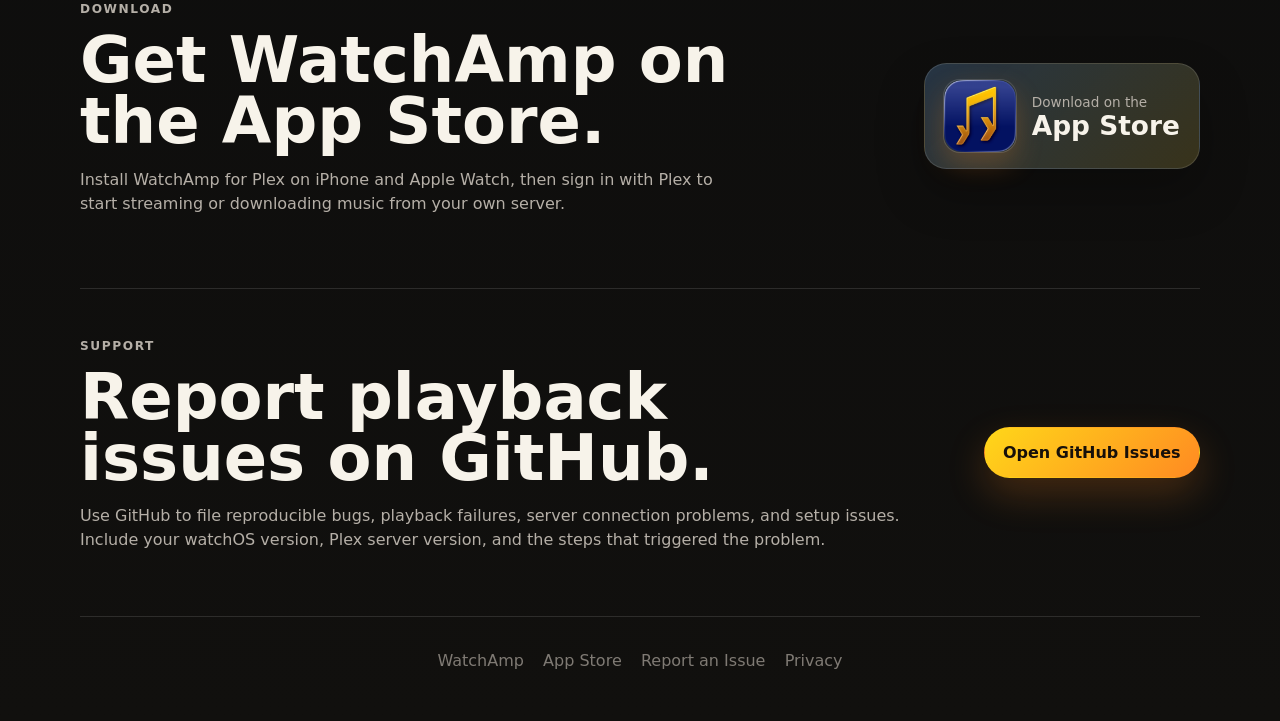
==== commit 179699a2: "Replaced Sub with purchase Removal of sub options and replace with lifetime purchase" ====
--- a/docs/index.html
+++ b/docs/index.html
@@ -128,8 +128,8 @@
             </div>
             <div class="screens-grid">
                 <figure class="tall">
-                    <img src="assets/companion-subscription.png" alt="WatchAmp companion app subscription screen on iPhone">
-                    <figcaption>Companion app setup and subscription management</figcaption>
+                    <img src="assets/Premium_Lifetime_companion.png" alt="WatchAmp companion app purchase screen on iPhone">
+                    <figcaption>Companion app setup and purchase management</figcaption>
                 </figure>
                 <figure>
                     <img src="assets/settings-server.png" alt="WatchAmp server settings screen">
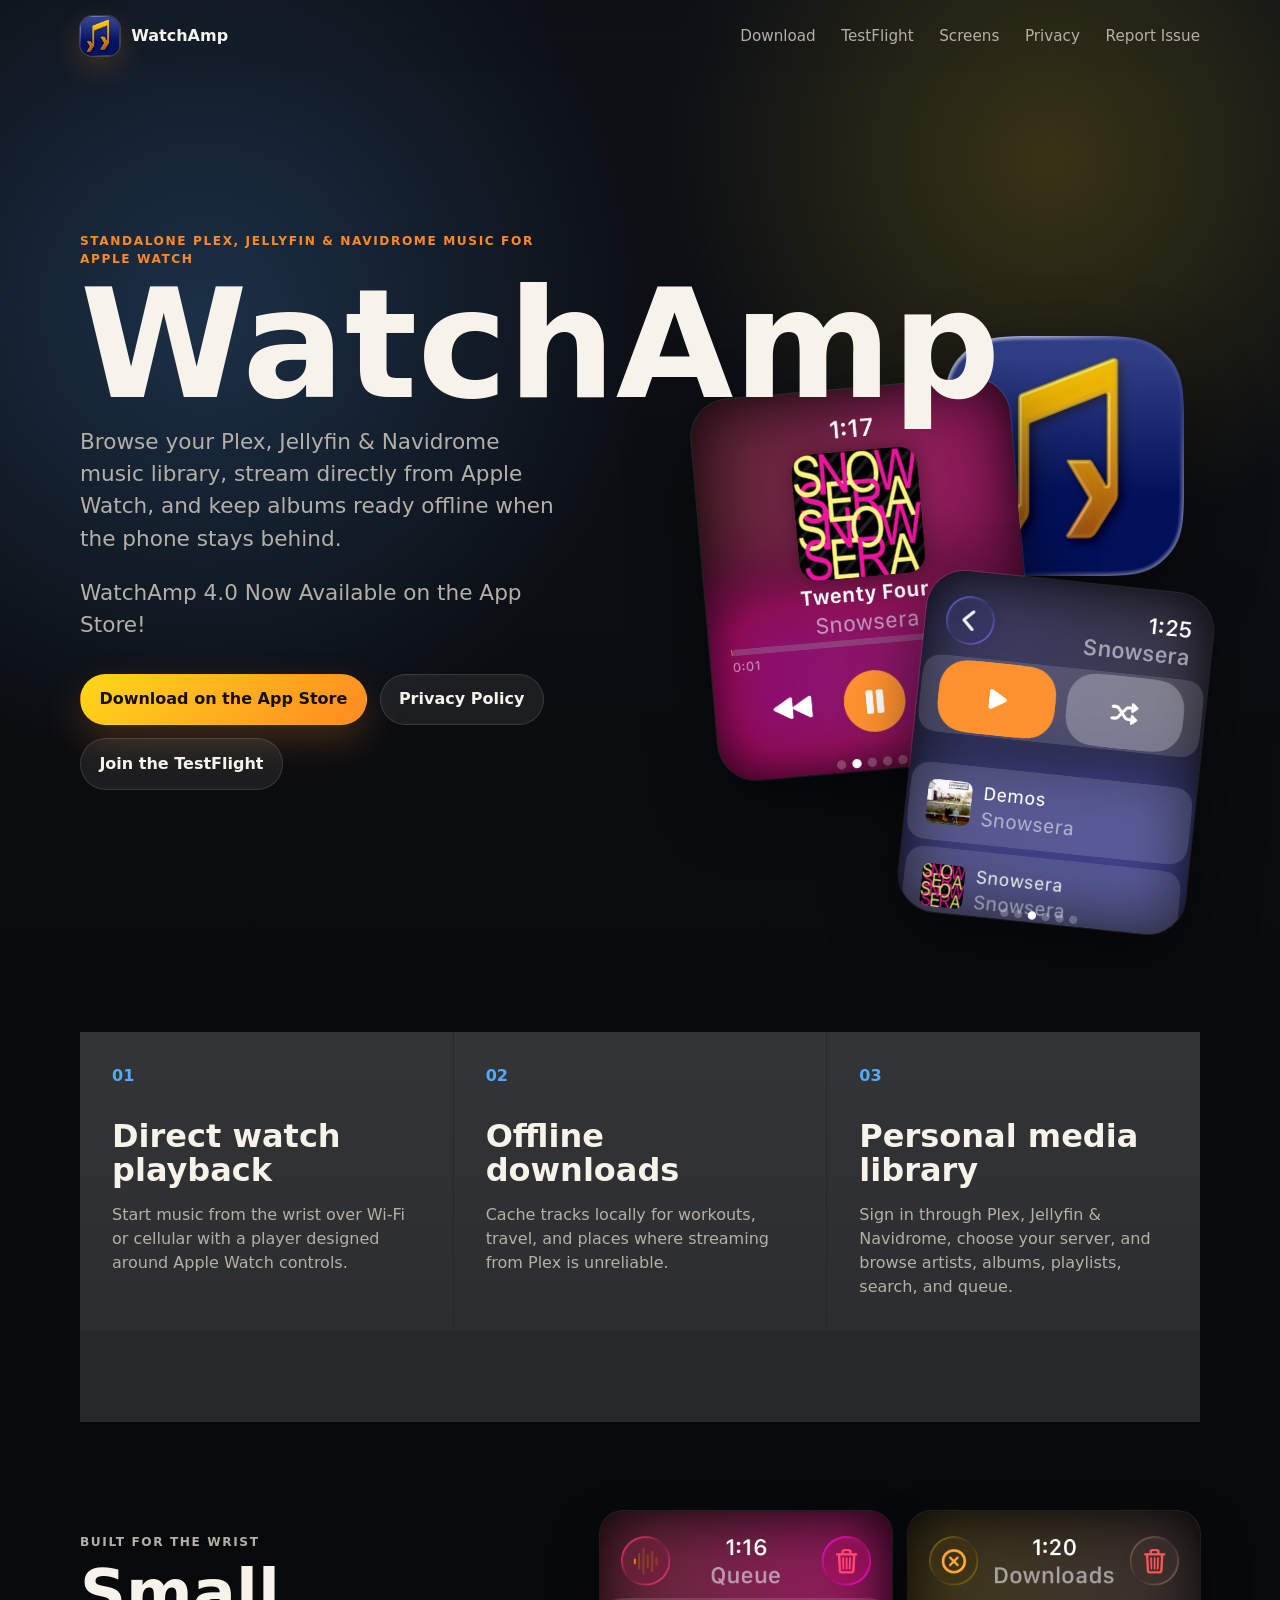
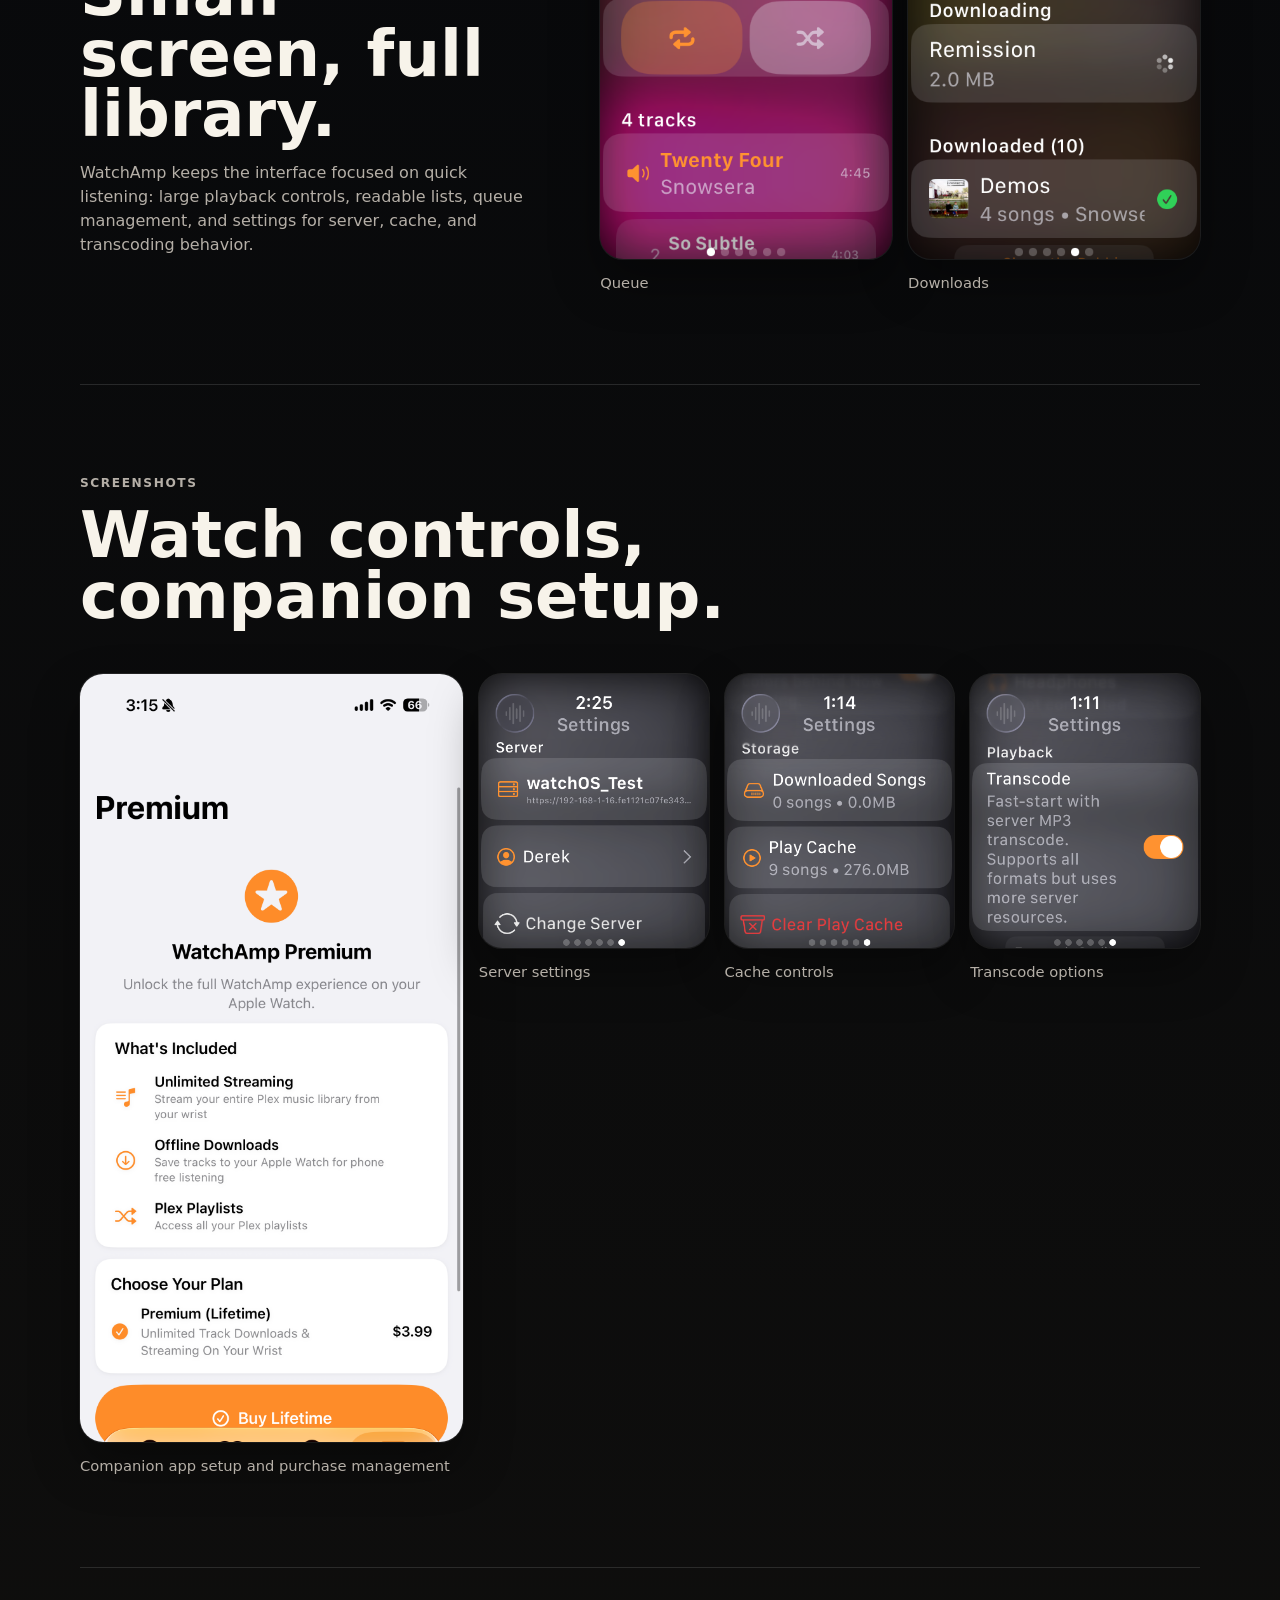
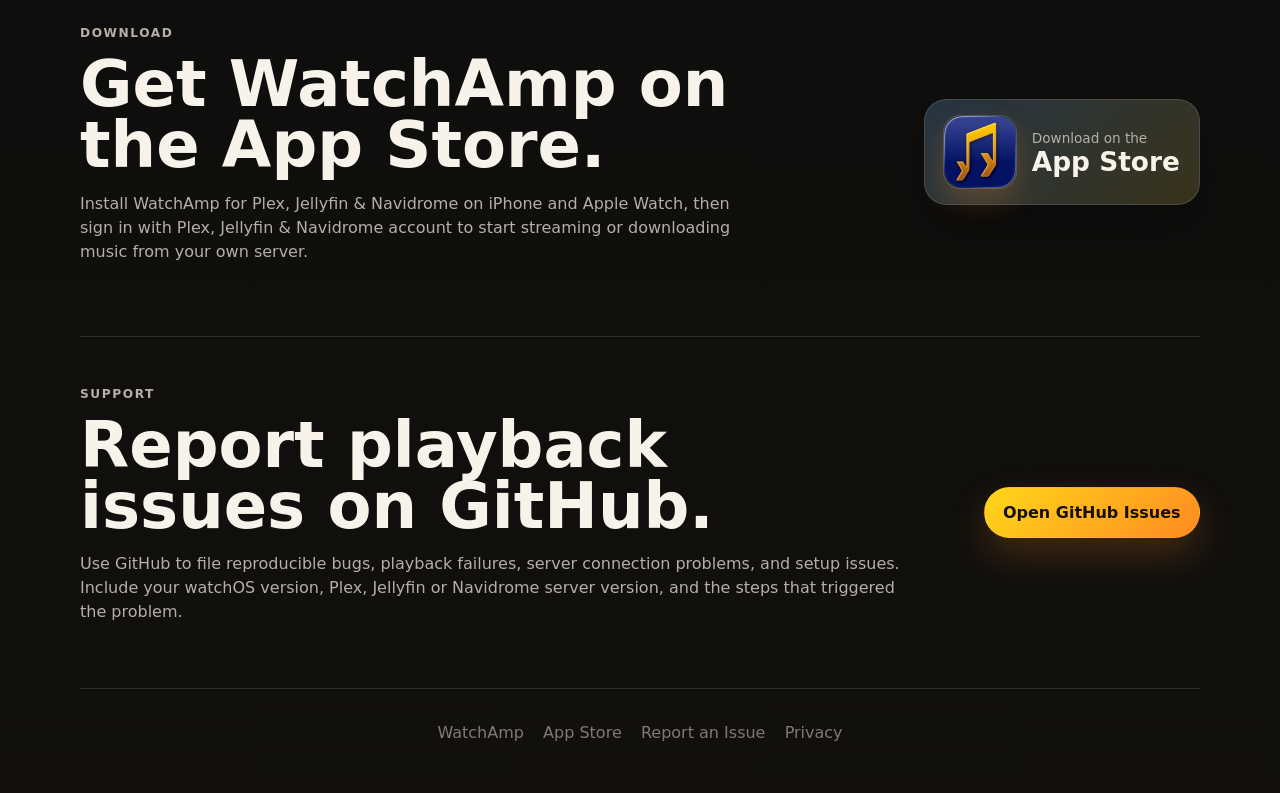
==== commit 241a720e: "Updated for 4.0 Updated for 4.0" ====
--- a/docs/index.html
+++ b/docs/index.html
@@ -3,18 +3,18 @@
 <head>
     <meta charset="utf-8">
     <meta name="viewport" content="width=device-width, initial-scale=1">
-    <meta name="description" content="WatchAmp is a standalone Plex music player for Apple Watch with streaming, offline downloads, queue controls, and watch-first playback.">
+    <meta name="description" content="WatchAmp is a standalone Plex, Jellyfin, and Navidrome music player for Apple Watch with streaming, offline downloads, queue controls, and watch-first playback.">
     <meta name="robots" content="index, follow">
     <link rel="canonical" href="https://watchamp.nerdypup.com">
     <meta property="og:type" content="website">
     <meta property="og:site_name" content="WatchAmp">
-    <meta property="og:title" content="WatchAmp for Plex">
+    <meta property="og:title" content="WatchAmp for Plex, Jellyfin & Navidrome">
     <meta property="og:description" content="Stream and download your Plex music library directly on Apple Watch.">
     <meta property="og:url" content="https://watchamp.nerdypup.com">
     <meta property="og:image" content="https://watchamp.nerdypup.com/assets/watchamp-icon.png">
     <meta name="twitter:card" content="summary">
-    <meta name="twitter:title" content="WatchAmp for Plex">
-    <meta name="twitter:description" content="Standalone Plex music playback for Apple Watch.">
+    <meta name="twitter:title" content="WatchAmp for Plex, Jellyfin & Navidrome">
+    <meta name="twitter:description" content="Standalone Plex, Jellyfin & Navidrome music playback for Apple Watch.">
     <meta name="twitter:image" content="https://watchamp.nerdypup.com/assets/watchamp-icon.png">
     <title>WatchAmp for Plex - Apple Watch Music Player</title>
     <link rel="stylesheet" href="styles.css">
@@ -25,7 +25,7 @@
         "name": "WatchAmp for Plex",
         "applicationCategory": "MusicApplication",
         "operatingSystem": "iOS, watchOS",
-        "description": "WatchAmp streams and downloads music from a Plex library directly on Apple Watch.",
+        "description": "WatchAmp streams and downloads music from a Plex, Jellyfin & Navidrome library directly on Apple Watch.",
         "url": "https://watchamp.nerdypup.com",
         "downloadUrl": "https://apps.apple.com/us/app/watchamp-for-plex/id6761737569",
         "image": "https://watchamp.nerdypup.com/assets/watchamp-icon.png",
@@ -59,13 +59,13 @@
     <main id="top">
         <section class="hero">
             <div class="hero-copy">
-                <p class="eyebrow">Standalone Plex music for Apple Watch</p>
+                <p class="eyebrow">Standalone Plex, Jellyfin & Navidrome music for Apple Watch</p>
                 <h1>WatchAmp</h1>
                 <p class="lede">
-                    Browse your Plex music library, stream directly from Apple Watch, and keep albums ready offline when the phone stays behind.
+                    Browse your Plex, Jellyfin & Navidrome music library, stream directly from Apple Watch, and keep albums ready offline when the phone stays behind.
                 </p>
                 <p class="lede">
-                    WatchAmp 2.0 Now Available on the App Store!
+                    WatchAmp 4.0 Now Available on the App Store!
                 </p>
                 <div class="hero-actions" aria-label="Primary actions">
                     <a class="button primary" href="https://apps.apple.com/us/app/watchamp-for-plex/id6761737569">Download on the App Store</a>
@@ -96,8 +96,8 @@
             </article>
             <article>
                 <span>03</span>
-                <h2>Plex-first library</h2>
-                <p>Sign in through Plex, choose your server, and browse artists, albums, playlists, search, and queue.</p>
+                <h2>Personal media library</h2>
+                <p>Sign in through Plex, Jellyfin & Navidrome, choose your server, and browse artists, albums, playlists, search, and queue.</p>
             </article>
         </section>
 
@@ -150,7 +150,7 @@
             <div>
                 <p class="eyebrow">Download</p>
                 <h2>Get WatchAmp on the App Store.</h2>
-                <p>Install WatchAmp for Plex on iPhone and Apple Watch, then sign in with Plex to start streaming or downloading music from your own server.</p>
+                <p>Install WatchAmp for Plex, Jellyfin & Navidrome on iPhone and Apple Watch, then sign in with Plex, Jellyfin & Navidrome account to start streaming or downloading music from your own server.</p>
             </div>
             <a class="app-store-card" href="https://apps.apple.com/us/app/watchamp-for-plex/id6761737569" aria-label="Download WatchAmp for Plex on the App Store">
                 <img src="assets/watchamp-icon.png" alt="" width="72" height="72">
@@ -180,7 +180,7 @@
             <div>
                 <p class="eyebrow">Support</p>
                 <h2>Report playback issues on GitHub.</h2>
-                <p>Use GitHub to file reproducible bugs, playback failures, server connection problems, and setup issues. Include your watchOS version, Plex server version, and the steps that triggered the problem.</p>
+                <p>Use GitHub to file reproducible bugs, playback failures, server connection problems, and setup issues. Include your watchOS version, Plex, Jellyfin or Navidrome server version, and the steps that triggered the problem.</p>
             </div>
             <a class="button primary" href="https://github.com/fkick/WatchAmp/issues">Open GitHub Issues</a>
         </section>
